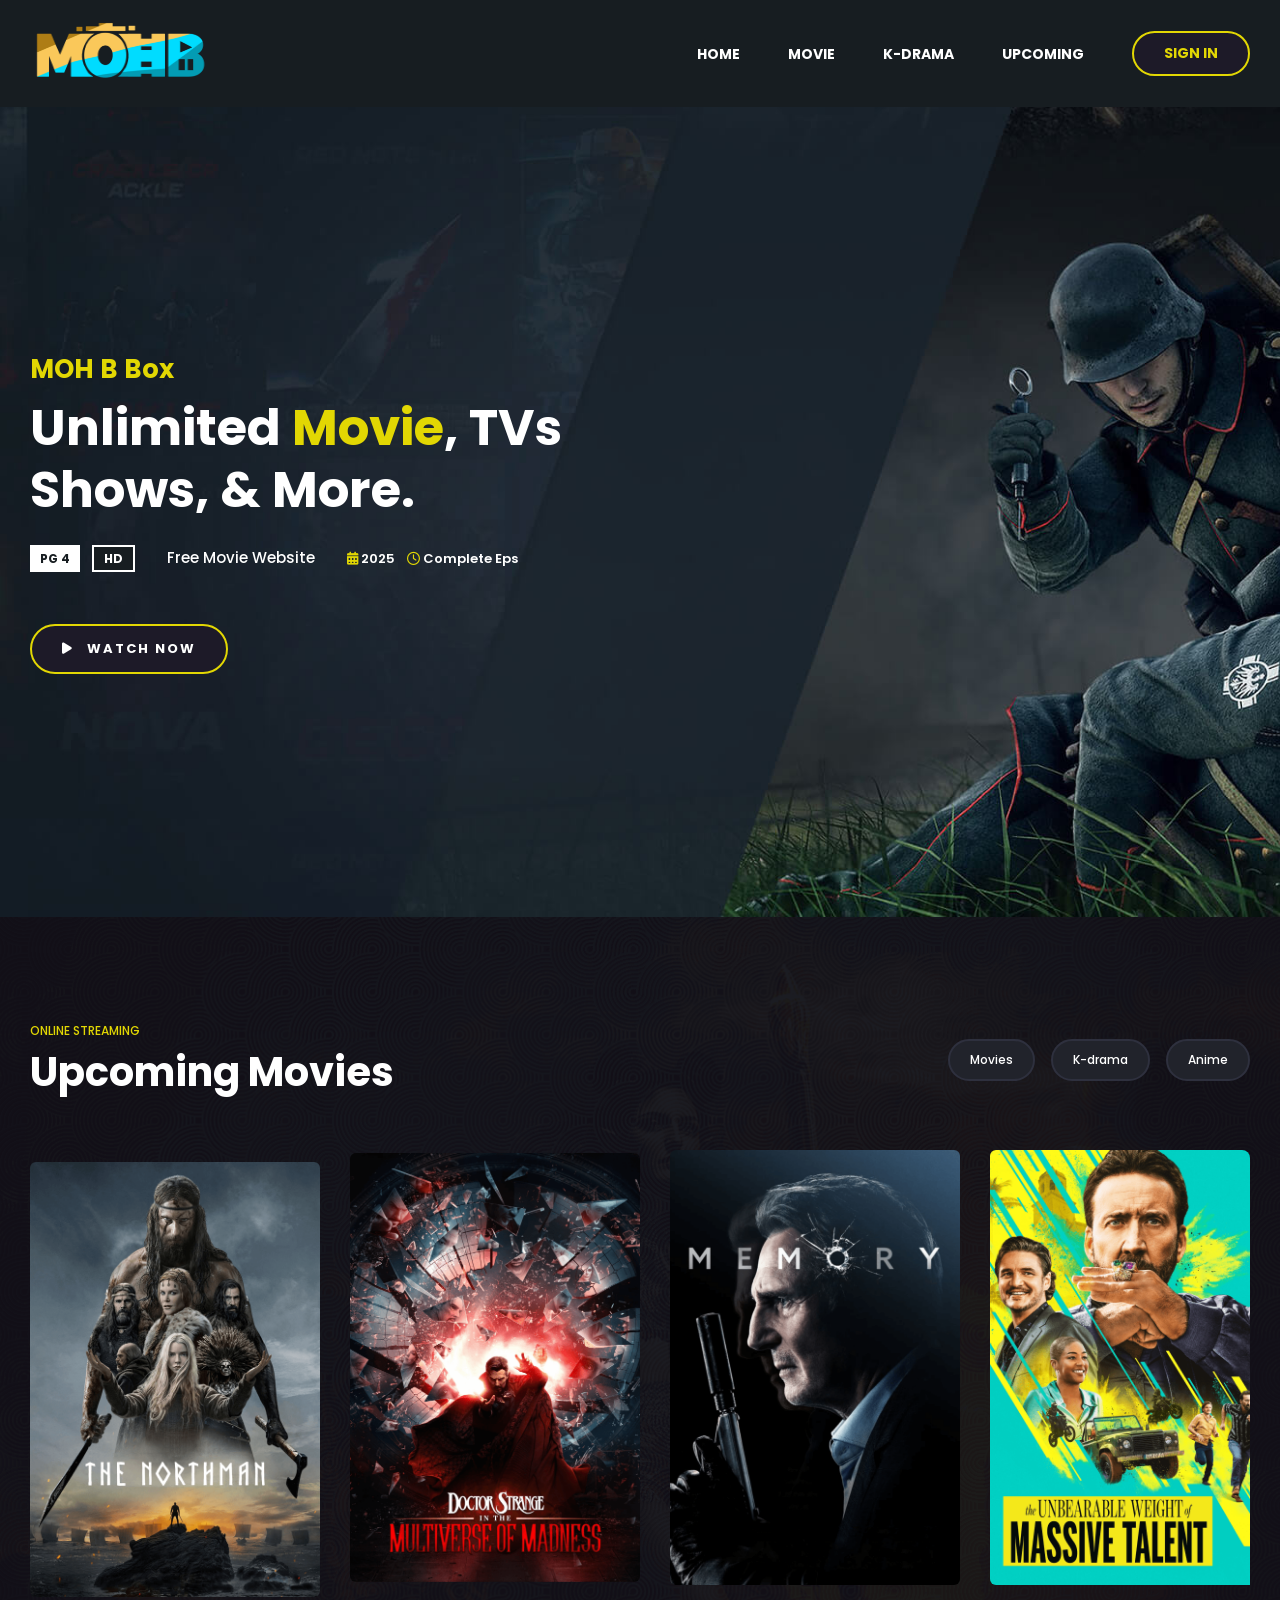
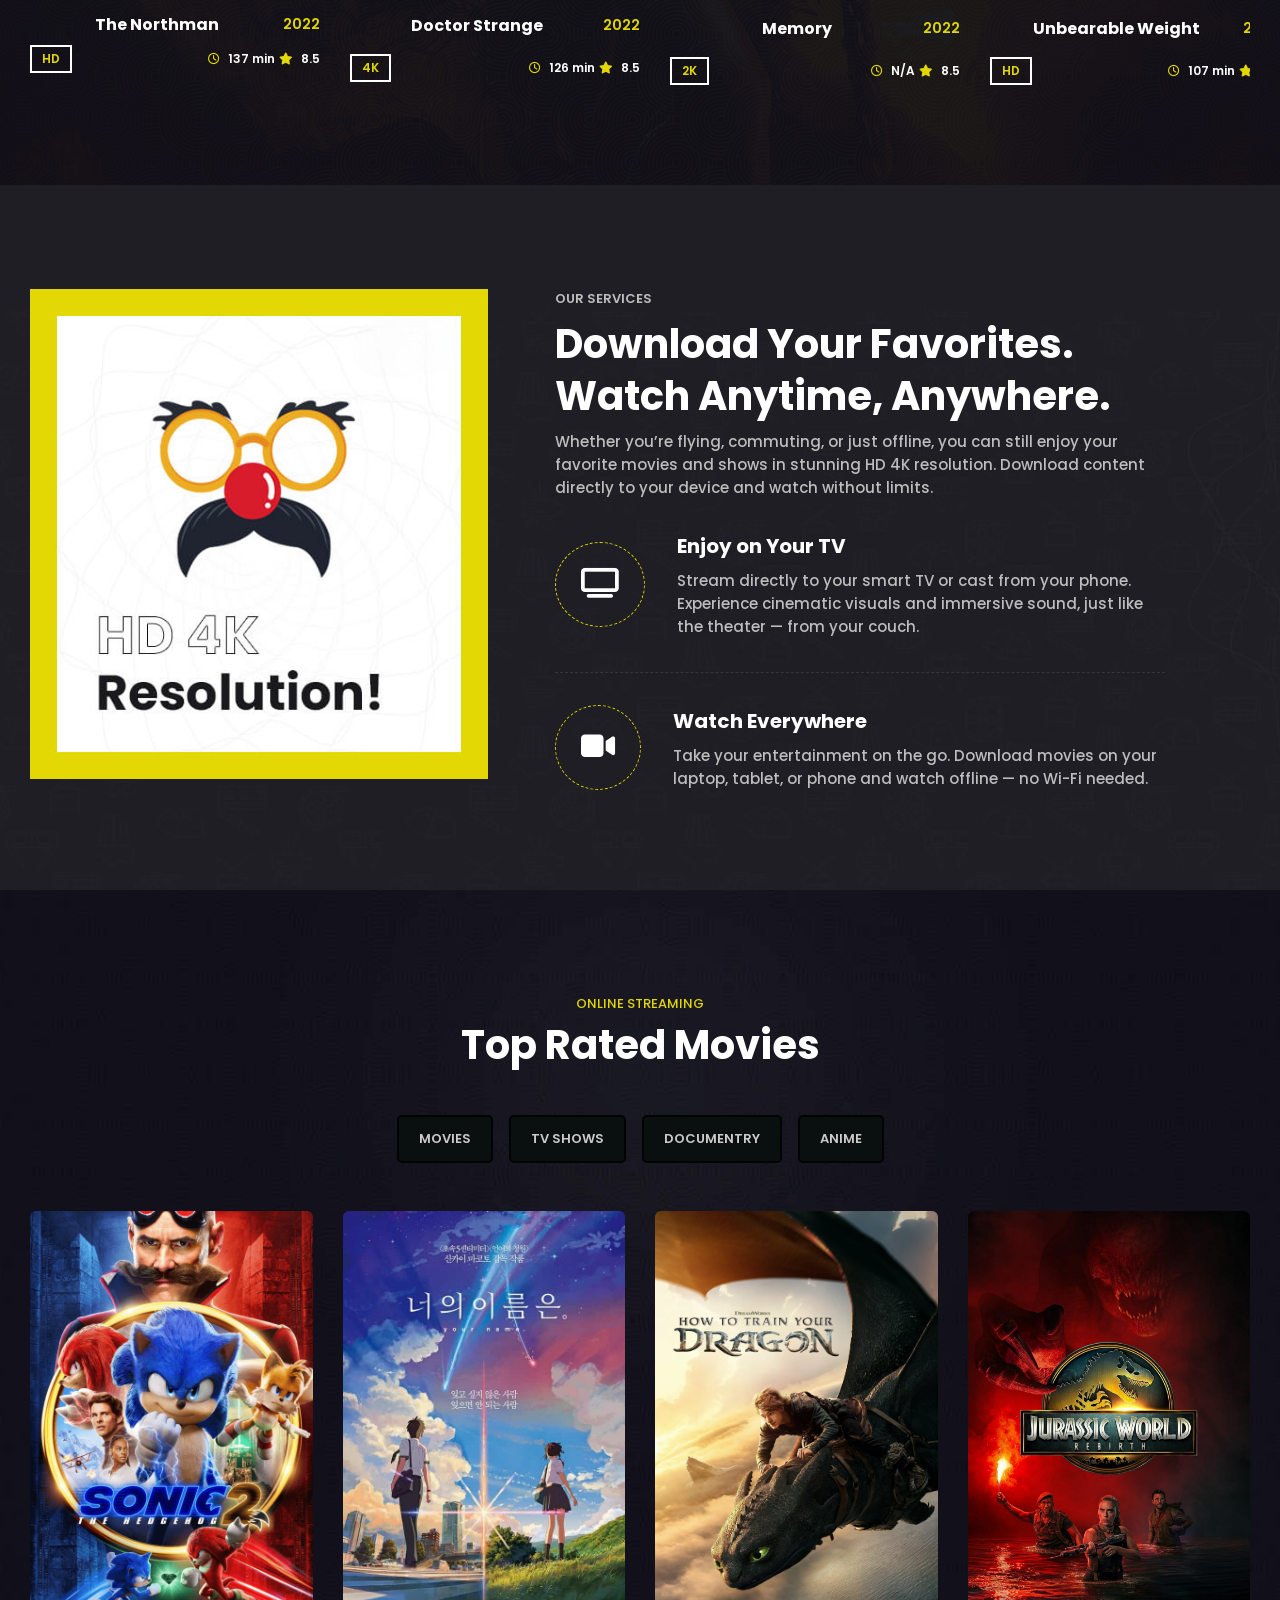
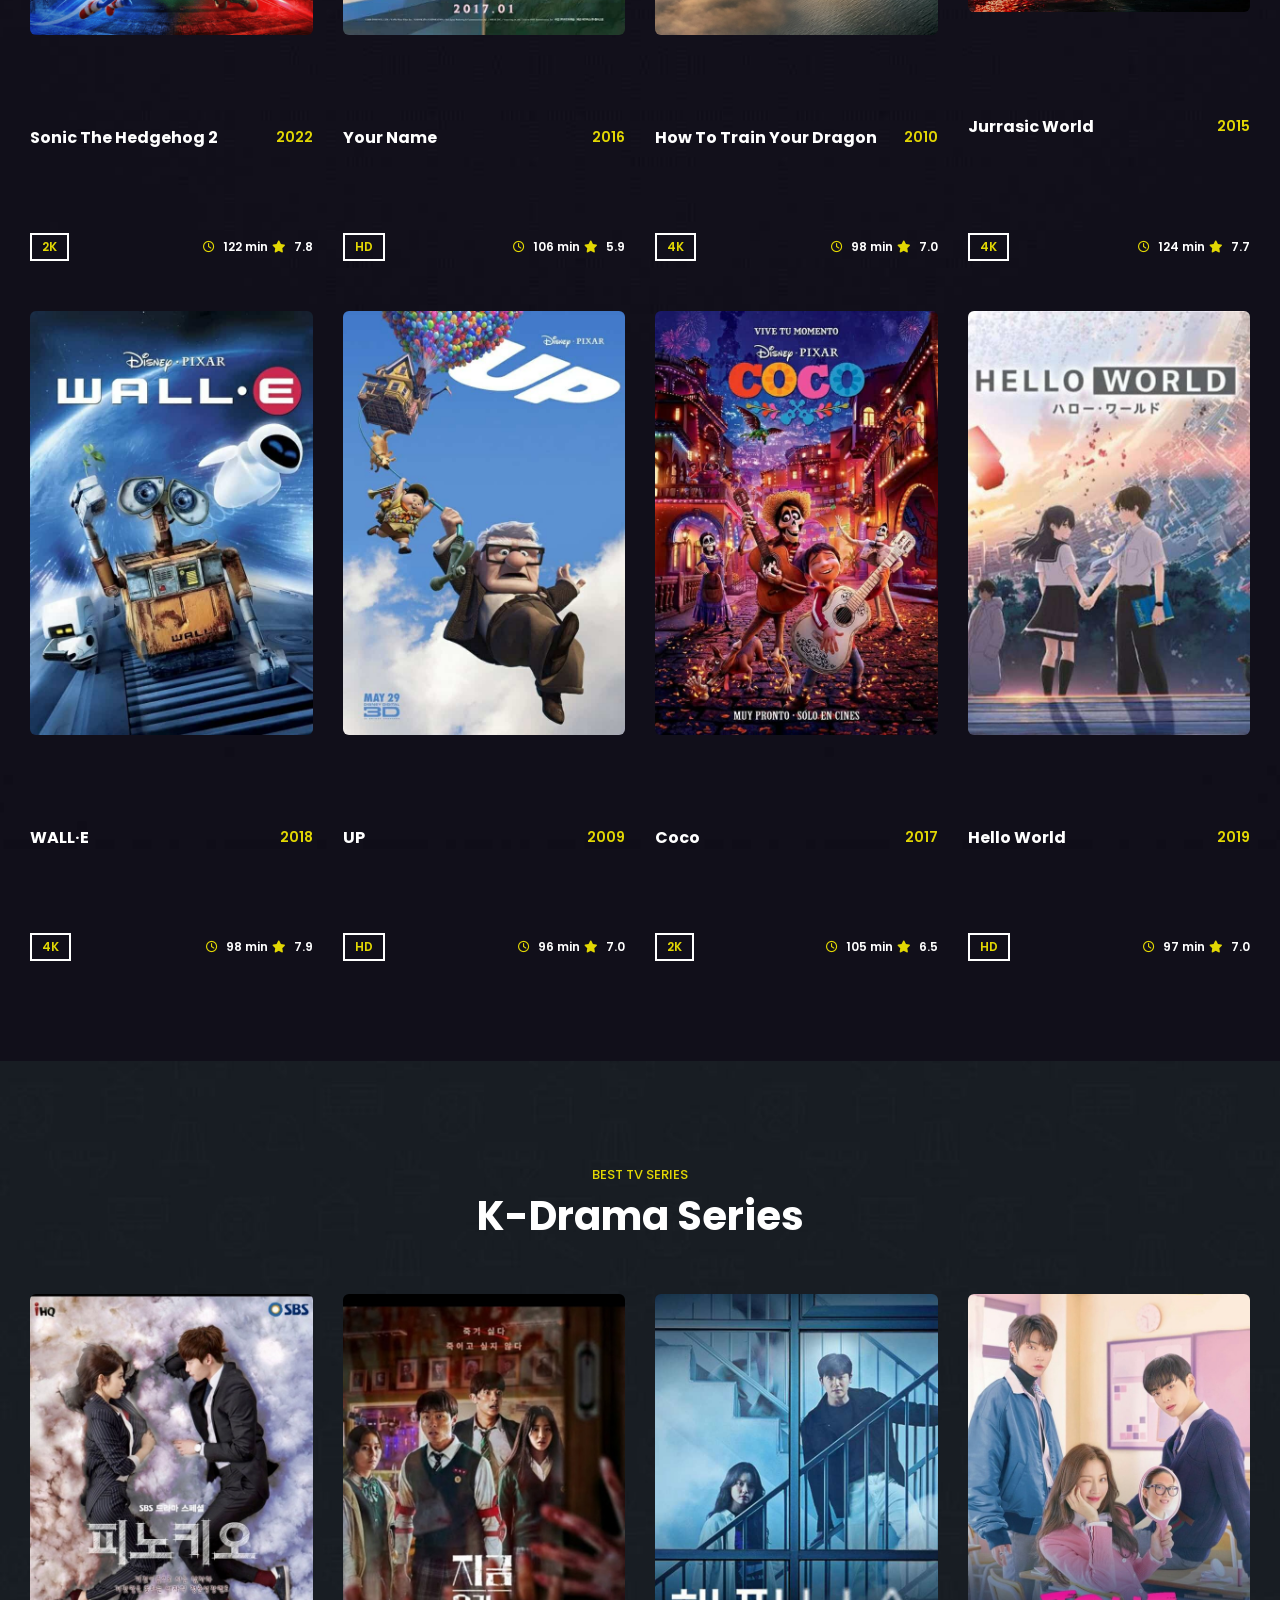
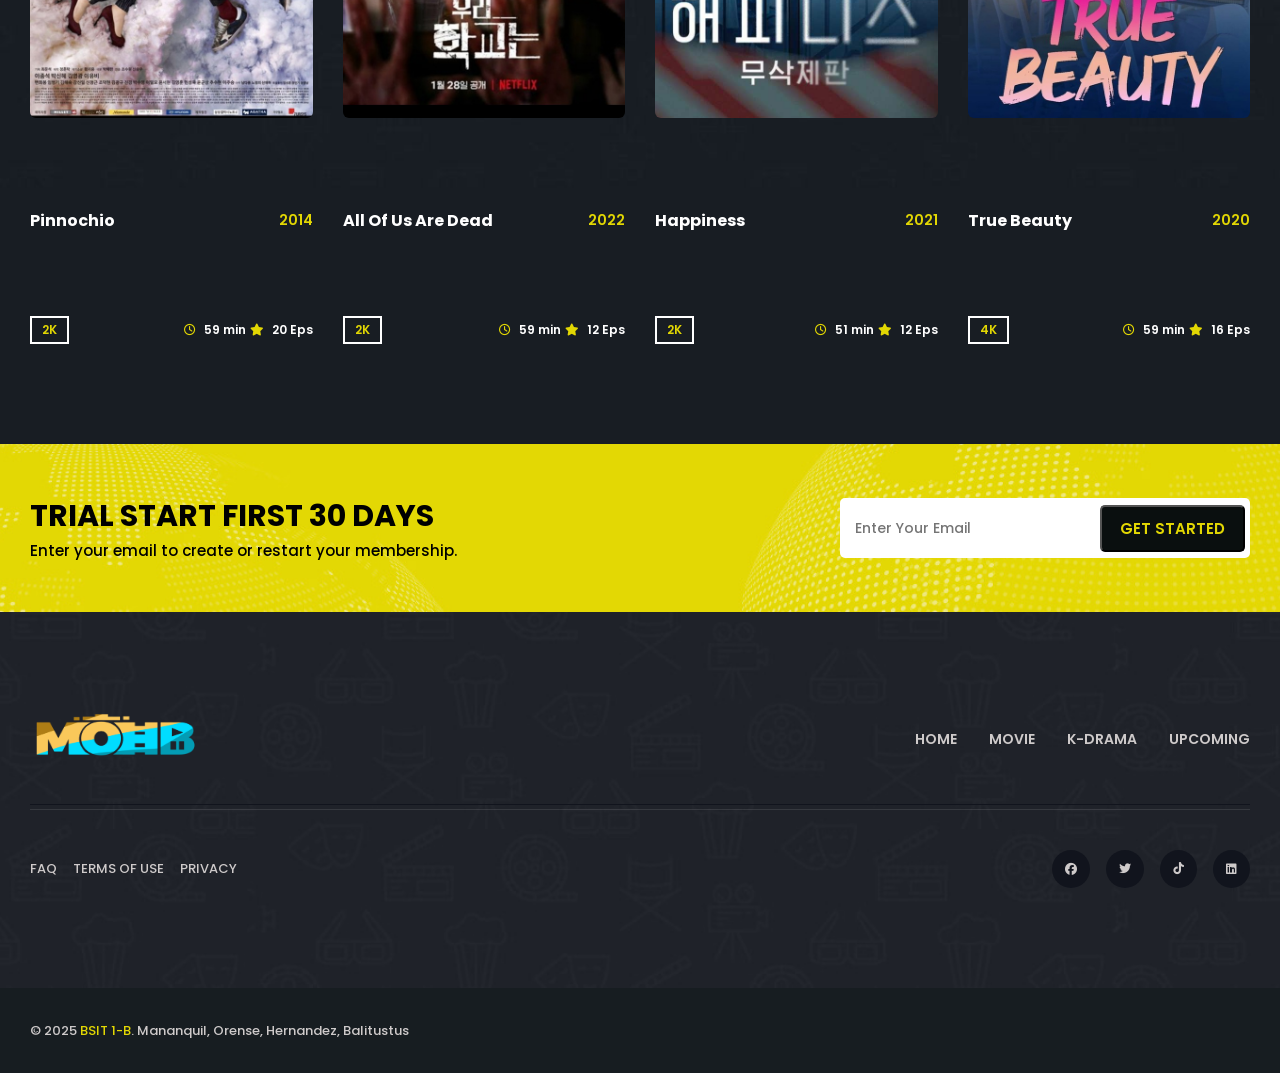
==== html/index.html @ 91f45e4d "first commit" ====
<!DOCTYPE html>
<html lang="en">
  <head>
    <meta charset="UTF-8" />
    <meta http-equiv="X-UA-Compatible" content="IE=edge" />
    <meta name="viewport" content="width=device-width, initial-scale=1.0" />
    <title>MOH B Box</title>
    <link rel="stylesheet" href="css/style.css" />

    <!--- google font link-->
    <link rel="preconnect" href="https://fonts.googleapis.com" />
    <link rel="preconnect" href="https://fonts.gstatic.com" crossorigin />
    <link
      href="https://fonts.googleapis.com/css2?family=Poppins:wght@400;500;600;700&display=swap"
      rel="stylesheet"
    />
    <link
      rel="stylesheet"
      href="https://cdnjs.cloudflare.com/ajax/libs/font-awesome/6.3.0/css/all.min.css"
    />
    <!-- Fontawesome Link for Icons -->
    <link rel="stylesheet" href="../css/style.css">
  </head>

  <body>
    <!-- navbar starts -->
    <header>
  <nav class="navbar">
    <!-- ✅ Logo at the left -->
    <a href="index.html" class="logo">
       <img src="../images/logo.png" alt="" style="width: 180px; height: 60px;" />
    </a>

<!-- Modal for Sign In/Sign Up -->
<div id="auth-modal" class="modal">
  <div class="modal-content">
    <span class="close">&times;</span>
    <div class="tab">
      <button class="tablinks active" onclick="openTab(event, 'login')">Log In</button>
      <button class="tablinks" onclick="openTab(event, 'signup')">Sign Up</button>
    </div>
    
    <div id="login" class="tabcontent" style="display: block;">
      <h3>Log In</h3>
      <form id="login-form">
        <input type="email" placeholder="Email" required>
        <input type="password" placeholder="Password" required>
        <button type="submit">Log In</button>
      </form>
    </div>
    
    <div id="signup" class="tabcontent">
      <h3>Sign Up</h3>
      <form id="signup-form">
        <input type="email" placeholder="Email" required>
        <input type="password" placeholder="Password" required>
        <input type="password" placeholder="Confirm Password" required>
        <button type="submit">Sign Up</button>
      </form>
    </div>
  </div>
</div>


    <!-- ✅ Navigation Links -->
    <ul class="nav-list">
  <li class="home"><a href="#home">Home</a></li>
  <li><a href="#movie">Movie</a></li>
  <li><a href="#k-drama">K-Drama</a></li>
  <li><a href="#upcoming">Upcoming</a></li> 
  <button class="btn">SIGN IN</button>
</ul>


    <!-- ✅ Hamburger Icon (for mobile) -->
    <div class="hamburger">
      <div class="line"></div>
      <div class="line"></div>
    </div>
  </nav>
</header>


   <!-- hero section starts  -->
<section class="hero" id="home" style="background-image: url('../images/hero-bg.jpg'); background-size: cover; background-position: center; background-repeat: no-repeat;">
  <div class="main">
    <div class="content">
      <p>MOH B Box</p>
      <h1>Unlimited <strong>Movie</strong>, TVs Shows, & More.</h1>

      <div class="meta-wrapper">
        <div class="badge">
          <span>PG 4</span>
          <span>HD</span>
        </div>

        <div class="genre">
          <span><a href="#">Free Movie</a> <a href="#">Website</a></span>
        </div>

        <div class="date-time">
          <span><i class="fa-solid fa-calendar-days"></i> 2025</span>
          <span><i class="fa-regular fa-clock"></i> Complete Eps</span>
        </div>
      </div>

      <div class="watch-btn">
        <button><i class="fa-solid fa-play"></i> Watch Now</button>
      </div>
    </div>
  </div>
</section>

    <!-- upcoming movie section starts  -->
    <section class="upcoming-movie" id="upcoming" style="background-image: url('../images/upcoming-bg.png'); background-size: cover; background-position: center;">
      <div class="header">
        <div class="subtitle">
          <small>online Streaming</small>
          <h4>Upcoming Movies</h4>
        </div>
       <div class="buttons">
  <button onclick="document.getElementById('movie').scrollIntoView({behavior: 'smooth'});">Movies</button>
  <button onclick="document.getElementById('k-drama').scrollIntoView({behavior: 'smooth'});">K-drama</button>
  <button onclick="document.getElementById('movie').scrollIntoView({behavior: 'smooth'});">Anime</button>
</div>
      </div>
      <div class="movie-card">  
        <div class="wrapper">
          <ul class="movie-carousel">
            <li class="card">
              <div class="img">
  <a href="movie-detail.html?movie=upcoming-1"><img src="../images/upcoming-1.png" alt=""a>

              <div class="title">
                <a href="movie-detail.html"><h4>The Northman</h4></a>
                <span>2022</span>
              </div>
              <div class="footer">
                <span>HD</span>
                <div class="time-rating">
                  <span><i class="fa-regular fa-clock"></i> 137 min</span>
                  <span><i class="fa-solid fa-star"></i> 8.5</span>
                </div>
              </div>
            </li>
            <li class="card">
             <div class="img">
  <a href="movie-detail.html?movie=upcoming-2"><img src="../images/upcoming-2.png" alt="" a>
</div>
              <div class="title">
                <a href="movie-detail.html"><h4>Doctor Strange</h4></a>
                <span>2022</span>
              </div>
              <div class="footer">
                <span>4K</span>
                <div class="time-rating">
                  <span><i class="fa-regular fa-clock"></i> 126 min</span>
                  <span><i class="fa-solid fa-star"></i> 8.5</span>
                </div>
              </div>
            </li>
            <li class="card">
             <div class="img">
  <a href="movie-detail.html?movie=upcoming-3"><img src="../images/upcoming-3.png" alt="" a>
</div>
              <div class="title">
                <a href="movie-detail.html"><h4>Memory</h4></a>
                <span>2022</span>
              </div>
              <div class="footer">
                <span>2K</span>
                <div class="time-rating">
                  <span><i class="fa-regular fa-clock"></i> N/A</span>
                  <span><i class="fa-solid fa-star"></i> 8.5</span>
                </div>
              </div>
            </li>
            <li class="card">
              <div class="img">
                <a href="movie-detail.html?movie=upcoming-4"><img src="../images/upcoming-4.png" alt="" a>             
                 </div>
              <div class="title">
                <a href="movie-detail.html"><h4>Unbearable Weight</h4></a>
                <span>2022</span>
              </div>
              <div class="footer">
                <span>HD</span>
                <div class="time-rating">
                  <span><i class="fa-regular fa-clock"></i> 107 min</span>
                  <span><i class="fa-solid fa-star"></i> 8.5</span>
                </div>
              </div>
            </li>
          </ul>
        </div>
      </div>
    </section>

    <!-- service section starts -->
    <section class="service">
      <div class="main">
        <div class="img">
          <img src="../images/service-banner.png" alt="" />
        </div>
        <div class="content">
          <small>our services</small>
          <h4>Download Your Favorites. Watch Anytime, Anywhere.</h4>
          <p>
            Whether you’re flying, commuting, or just offline, you can still enjoy your favorite movies and 
            shows in stunning HD 4K resolution. Download content directly to your device and watch without limits.
          </p>
          <ul class="list">
            <li>
              <div class="service-card">
                <div class="img">
                  <div class="icon">
                    <i class="fa-solid fa-tv"></i>
                  </div>
                </div>
                <div class="service-content">
                  <h5>Enjoy on Your TV</h5>
                  <p>
                    Stream directly to your smart TV or cast from your phone. Experience cinematic 
                    visuals and immersive sound, just like the theater — from your couch.
                  </p>
                </div>
              </div>
            </li>
            <hr />
            <li>
              <div class="service-card">
                <div class="img">
                  <div class="icon">
                    <i class="fa-solid fa-video"></i>
                  </div>
                </div>
                <div class="service-content">
                  <h5>Watch Everywhere</h5>
                  <p>
                    Take your entertainment on the go. Download movies on your laptop, tablet, or 
                    phone and watch offline — no Wi-Fi needed.
                  </p>
                </div>
              </div>
            </li>
          </ul>
        </div>
      </div>
    </section>

    <!-- top movie section start  -->
    <section class="top-movie same" id="movie" style="background-image: '../images/top-rated-bg.png'; background-size: cover; background-position: center;">
      <div class="header">
        <small>online streaming</small>
        <h4>Top Rated Movies</h4>
      </div>
      <div class="top-movie-main">
        <div class="buttons">
          <button>movies</button>
          <button>tv shows</button>
          <button>documentry</button>
          <button>anime</button>
        </div>
        <div class="movie-card">
          <ul class="wrapper">
            <li class="card">
              <div class="img">
                <a href="movie-detail.html?movie=movie-1"><img src="../images/sonic.png" alt="" /></a>
              </div>
              <div class="title">
                <a href="movie-detail.html"><h4>Sonic The Hedgehog 2</h4></a>
                <span>2022</span>
              </div>
              <div class="footer">
                <span>2K</span>
                <div class="time-rating">
                  <span><i class="fa-regular fa-clock"></i> 122 min</span>
                  <span><i class="fa-solid fa-star"></i> 7.8</span>
                </div>
              </div>
            </li>
            <li class="card">
              <div class="img">
                <a href="movie-detail.html?movie=movie-2"><img src="../images/yourname.jpg" alt="" /></a>
              </div>
              <div class="title">
                <a href="movie-detail.html"><h4>Your Name</h4></a>
                <span>2016</span>
              </div>
              <div class="footer">
                <span>HD</span>
                <div class="time-rating">
                  <span><i class="fa-regular fa-clock"></i> 106 min</span>
                  <span><i class="fa-solid fa-star"></i> 5.9</span>
                </div>
              </div>
            </li>
            <li class="card">
              <div class="img">
                <a href="movie-detail.html?movie=movie-3"><img src="../images/howtotrainyourdragon.jpg" alt="" /></a>
              </div>
              <div class="title">
                <a href="movie-detail.html"><h4>How To Train Your Dragon</h4></a>
                <span>2010</span>
              </div>
              <div class="footer">
                <span>4K</span>
                <div class="time-rating">
                  <span><i class="fa-regular fa-clock"></i> 98 min</span>
                  <span><i class="fa-solid fa-star"></i> 7.0</span>
                </div>
              </div>
            </li>
            <li class="card">
              <div class="img">
                <a href="movie-detail.html?movie=movie-4"><img src="../images/jurrasic world.jpg" alt="" /></a>
              </div>
              <div class="title">
                <a href="movie-detail.html"><h4>Jurrasic World</h4></a>
                <span>2015</span>
              </div>
              <div class="footer">
                <span>4K</span>
                <div class="time-rating">
                  <span><i class="fa-regular fa-clock"></i> 124 min</span>
                  <span><i class="fa-solid fa-star"></i> 7.7</span>
                </div>
              </div>
            </li>
            <li class="card">
              <div class="img">
                <a href="movie-detail.html?movie=movie-5"><img src="../images/wall e.jpg" alt="" /></a>
              </div>
              <div class="title">
                <a href="movie-detail.html"><h4>WALL·E</h4></a>
                <span>2018</span>
              </div>
              <div class="footer">
                <span>4K</span>
                <div class="time-rating">
                  <span><i class="fa-regular fa-clock"></i> 98 min</span>
                  <span><i class="fa-solid fa-star"></i> 7.9</span>
                </div>
              </div>
            </li>
            <li class="card">
              <div class="img">
                <a href="movie-detail.html?movie=movie-6"><img src="../images/up.jpg" alt="" /></a>
              </div>
              <div class="title">
                <a href="movie-detail.html"><h4>UP</h4></a>
                <span>2009</span>
              </div>
              <div class="footer">
                <span>HD</span>
                <div class="time-rating">
                  <span><i class="fa-regular fa-clock"></i> 96 min</span>
                  <span><i class="fa-solid fa-star"></i> 7.0</span>
                </div>
              </div>
            </li>
            <li class="card">
              <div class="img">
                <a href="movie-detail.html?movie=movie-7"><img src="../images/COCO.jpg" alt="" /></a>
              </div>
              <div class="title">
                <a href="movie-detail.html"><h4>Coco</h4></a>
                <span>2017</span>
              </div>
              <div class="footer">
                <span>2K</span>
                <div class="time-rating">
                  <span><i class="fa-regular fa-clock"></i> 105 min</span>
                  <span><i class="fa-solid fa-star"></i> 6.5</span>
                </div>
              </div>
            </li>
            <li class="card">
              <div class="img">
                <a href="movie-detail.html?movie=movie-8"><img src="../images/hello world.jpg" alt="" /></a>
              </div>
              <div class="title">
                <a href="movie-detail.html"><h4>Hello World</h4></a>
                <span>2019</span>
              </div>
              <div class="footer">
                <span>HD</span>
                <div class="time-rating">
                  <span><i class="fa-regular fa-clock"></i> 97 min</span>
                  <span><i class="fa-solid fa-star"></i> 7.0</span>
                </div>
              </div>
            </li>
          </ul>
        </div>
      </div>
    </section>

    <!-- tvs series section starts  -->
    <section class="tv-series same" id="k-drama">
      <div class="header">
        <small>best tv series</small>
        <h4>K-Drama Series</h4>
      </div>
      <div class="movie-card">
        <ul class="wrapper">
          <li class="card">
            <div class="img">
              <a href="movie-detail.html?movie=series-1"><img src="../images/pinnochio.jpg" alt="" /></a>
            </div>
            <div class="title">
              <a href="movie-detail.html"><h4>Pinnochio</h4></a>
              <span>2014</span>
            </div>
            <div class="footer">
              <span>2K</span>
              <div class="time-rating">
                <span><i class="fa-regular fa-clock"></i> 59 min</span>
                <span><i class="fa-solid fa-star"></i> 20 Eps</span>
              </div>
            </div>
          </li>
          <li class="card">
            <div class="img">
              <a href="movie-detail.html?movie=series-2"><img src="../images/all-of-us-are-dead.jpg" alt="" /></a>
            </div>
            <div class="title">
              <a href="movie-detail.html"><h4>All Of Us Are Dead</h4></a>
              <span>2022</span>
            </div>
            <div class="footer">
              <span>2K</span>
              <div class="time-rating">
                <span><i class="fa-regular fa-clock"></i> 59 min</span>
                <span><i class="fa-solid fa-star"></i> 12 Eps</span>
              </div>
            </div>
          </li>
          <li class="card">
            <div class="img">
              <a href="movie-detail.html?movie=series-3"><img src="../images/happiness.jpg" alt="" /></a>
            </div>
            <div class="title">
              <a href="movie-detail.html"><h4>Happiness</h4></a>
              <span>2021</span>
            </div>
            <div class="footer">
              <span>2K</span>
              <div class="time-rating">
                <span><i class="fa-regular fa-clock"></i> 51 min</span>
                <span><i class="fa-solid fa-star"></i> 12 Eps</span>
              </div>
            </div>
          </li>
          <li class="card">
            <div class="img">
              <a href="movie-detail.html?movie=series-4"><img src="../images/true beauty.jpg" alt="" /></a>
            </div>
            <div class="title">
              <a href="movie-detail.html"><h4>True Beauty</h4></a>
              <span>2020</span>
            </div>
            <div class="footer">
              <span>4K</span>
              <div class="time-rating">
                <span><i class="fa-regular fa-clock"></i>  59 min</span>
                <span><i class="fa-solid fa-star"></i> 16 Eps</span>
              </div>
            </div>
          </li>
        </ul>
      </div>
    </section>

    <!-- trial section starts  -->
    <section class="trial">
      <div class="main">
        <div class="content">
          <h4>trial start first 30 days</h4>
          <p>Enter your email to create or restart your membership.</p>
        </div>
        <div class="form">
          <div class="input" >
            <input type="email" placeholder="Enter Your Email">
            <button>get started</button>
          </div>
        </div>
      </div>
    </section>
    

    <!-- footer section start -->
    <footer>
      <div class="main">
        <div class="footer-top">
          <nav>
            <div class="logo">
              <img src="../images/logo.png" alt="" style="width: 170px; height: 45px;" />
            </div>
            <ul class="list">
              <li><a href="#home">home</a></li>
              <li><a href="#movie">movie</a></li>
              <li><a href="#k-drama">K-Drama</a></li>
              <li><a href="#upcoming">upcoming</a></li>
            
            </ul>
          </nav>
          <hr>
          <div class="links">
            <div class="text-links">
              <a href="faq.html" target="_blank">faq</a>
              <a href="terms-of-use.html" target="_blank">terms of use</a>
              <a href="privacy.html" target="_blank">privacy</a>
            </div>
           <div class="social-links">
              <a href="https://www.facebook.com/"><i class="fa-brands fa-facebook"></i></a>
              <a href="https://x.com/login"><i class="fa-brands fa-twitter"></i></a>
              <a href="https://www.tiktok.com/login"><i class="fa-brands fa-tiktok"></i></a>
              <a href="https://www.linkedin.com/"><i class="fa-brands fa-linkedin"></i></a>
            </div>
          </div>
        </div>
        <div class="../images/footer-bottom-img.jpg">
         <div class="footer-bottom">
          <div class="copyright">
            <p>&#169; 2025 <a href="johnrhodenmanalo@gmail.com">BSIT 1-B</a>. Mananquil, Orense, Hernandez, Balitustus</p>
          </div>
             <div class="../images/footer-bottom-img.jpg">
               <img src="../images/footer-bottom-img.jpg" alt="">
             </div>
          </div>
        </div>
      </div>
    </footer>

    <button class="back-to-top"><i class="fa-solid fa-chevron-up"></i></button>

    <script src="js/script.js"></script>
    <script src="js/navbar.js"></script>

    <script>
  // Your code here
  let hamburgerbtn = document.querySelector(".hamburger");
  let nav_list = document.querySelector(".nav-list");
  let closebtn = document.querySelector(".close");
  hamburgerbtn.addEventListener("click", () => {
    nav_list.classList.add("active");
  });
  closebtn.addEventListener("click", () => {
    nav_list.classList.remove("active");
  });

  // Modal functionality
  const modal = document.getElementById('auth-modal');
  const signInBtn = document.querySelector('.navbar ul .btn'); // The SIGN IN button
  const closeBtn = document.querySelector('.close');

  // Open modal when SIGN IN is clicked
  signInBtn.addEventListener('click', (e) => {
    e.preventDefault(); // Prevent default link behavior
    modal.style.display = 'block';
  });

  // Close modal when X is clicked
  closeBtn.addEventListener('click', () => {
    modal.style.display = 'none';
  });

  // Close modal when clicking outside
  window.addEventListener('click', (e) => {
    if (e.target === modal) {
      modal.style.display = 'none';
    }
  });

  // Tab switching
  function openTab(evt, tabName) {
    const tabcontent = document.querySelectorAll('.tabcontent');
    const tablinks = document.querySelectorAll('.tablinks');
    tabcontent.forEach(content => content.style.display = 'none');
    tablinks.forEach(link => link.classList.remove('active'));
    document.getElementById(tabName).style.display = 'block';
    evt.currentTarget.classList.add('active');
  }

  // Form submission
  document.getElementById('login-form').addEventListener('submit', (e) => {
    e.preventDefault();
    alert('Thank you for signing up now you can watch free movie for 30 days'); // Success message
    modal.style.display = 'none';
  });

  document.getElementById('signup-form').addEventListener('submit', (e) => {
    e.preventDefault();
    const password = e.target.querySelector('input[type="password"]').value;
    const confirmPassword = e.target.querySelector('input[type="password"]:nth-child(3)').value;
    if (password !== confirmPassword) {
      alert('Passwords do not match!');
      return;
    }
    alert('Thank you for signing up now you can watch free movie for 30 days'); // Success message
    modal.style.display = 'none';
  });
const getStartedBtn = document.querySelector('.trial .input button'); // Select the button
if (getStartedBtn) {  // Safety check
  getStartedBtn.addEventListener('click', (e) => {
    e.preventDefault(); // Prevent default behavior
    const modal = document.getElementById('auth-modal');
    modal.style.display = 'block'; // Open modal
    // Switch to Sign Up tab
    document.getElementById('login').style.display = 'none';
    document.getElementById('signup').style.display = 'block';
    document.querySelectorAll('.tablinks').forEach(link => link.classList.remove('active'));
    document.querySelector('.tablinks:nth-child(2)').classList.add('active');
  });
} else {
  console.error('Get Started button not found. Check the selector.');
}
</script>
</body>
  </body>
</html>
---- css/style.css ----
*{
    padding: 0;
    margin: 0;
    font-family: 'Poppins',sans-serif;
}

.navbar{
    background-color: #171d21;
    display: flex;
    align-items: center;
    justify-content: space-between;
    padding: 20px 30px;
}
.navbar ul{
    display: flex;
    align-items: center;
    gap: 3rem;
}
.navbar ul li{
    list-style: none;
}
.navbar ul li a{
    text-decoration: none;
    color: #fff;
    text-transform: uppercase;
    font-weight: 700;
    font-size: 14px;
    transition: 0.3s ease-in-out;
}
.navbar ul li a:hover{
    color: #e2d703;
}
.navbar ul .btn{
    border: 2px solid #e2d703;
    color: #e2d703;
    padding: 10px 30px;
    border-radius: 30px;
    font-size: 14px;
    font-weight: 700;
    background-color: #1d1a28;
    transition: 0.3s ease-in-out;
    cursor: pointer;
}
.navbar ul .btn:is(:hover, :focus) {
    background: #e2d703;
    color: #1d1a28;
}
.nav-list .logo{
    display: none;
    align-items: center;
    justify-content: space-around;
    padding-top: 20px;
}
.nav-list .logo .close{
    background-color: transparent;
    color: #fff;
    font-size: 20px;
    border: none;
}
.hamburger{
    display: none;
    flex-direction: column;
    align-items: center;
    gap: 0.3rem;
    cursor: pointer;
}
.hamburger .line{
    width: 25px;
    height: 3px;
    border-radius: 5px;
    background-color: #fff;
}
.modal { display: none; position: fixed; z-index: 1000; left: 0; top: 0; width: 100%; height: 100%; background-color: rgba(0, 0, 0, 0.5); }
.modal-content { background-color: #fff; margin: 15% auto; padding: 20px; border: 1px solid #888; width: 80%; max-width: 400px; border-radius: 10px; }
.close { color: #aaa; float: right; font-size: 28px; font-weight: bold; cursor: pointer; }
.close:hover { color: black; }
.tab { overflow: hidden; border-bottom: 1px solid #ccc; }
.tab button { background-color: inherit; float: left; border: none; outline: none; cursor: pointer; padding: 14px 16px; transition: 0.3s; }
.tab button.active { background-color: #e2d703; color: #1d1a28; }
.tabcontent { display: none; padding: 20px 0; }
.tabcontent input { width: 100%; padding: 10px; margin: 10px 0; border: 1px solid #ccc; border-radius: 5px; }
.tabcontent button { width: 100%; padding: 10px; background-color: #e2d703; color: #1d1a28; border: none; border-radius: 5px; cursor: pointer; font-weight: bold; }
.tabcontent button:hover { background-color: #d4c003; }

.hero{
    background: url(../images/hero-bg.jpg) no-repeat;
    background-size: cover;
    background-position: right;
    height: 90vh;   
    max-height: 1000px;
    display: flex;
    justify-content: flex-start;
    align-items: center;
    padding: 0px 30px;
}
.hero .main .content{
    max-width: 60%;
}
.hero .main .content p{
    font-size: 26px;
    font-weight: 700;
    color: #e2d703;
    margin-bottom: 0.5rem;
}
.hero .content h1{
    font-size: 50px;
    color: #fff;
    line-height: 62px;
}
.hero .content strong{
    color: #e2d703;
}
.hero .meta-wrapper{
    display: flex;
    align-items: center;
    flex-wrap: wrap;
    gap: 2rem;
    margin-top: 1.5rem;
}
.hero .meta-wrapper .badge span:nth-child(1){
    background-color: #fff;
    color: #171d21;
    font-weight: 700;
    padding: 5px 10px;
    font-size: 12px;
    margin-right: 0.5rem;
}
.hero .meta-wrapper .badge span:nth-child(2){
    background-color: #171d21;
    color: #fff;
    border: 2px solid #fff;
    font-weight: 700;
    padding: 3px 10px;
    font-size: 12px;
}
.hero .meta-wrapper .genre a{
    text-decoration: none;
    color: #fff;
    font-size: 15px;
    font-weight: 500;
    transition: 0.3s ease-in-out;
}
.hero .meta-wrapper .genre a:hover{
    color: #e2d703;
}
.hero .meta-wrapper .date-time span{
    color: #fff;
    font-size: 13px;
    font-weight: 600;
}
.hero .meta-wrapper .date-time span:nth-child(1){
    margin-right: 0.5rem;
}
.hero .date-time i{
    color: #e2d703;
}
.hero .watch-btn{
    margin-top: 3.4rem;
}
.hero .watch-btn i{
    margin-right: 0.5rem;
}
.hero .content .watch-btn button{
    border: 2px solid #e2d703;
    color: #fff;
    padding: 13px 30px;
    border-radius: 30px;
    text-transform: uppercase;
    letter-spacing: 2px;
    font-size: 13px;
    font-weight: 700;
    background-color: #1d1a28;
    transition: 0.3s ease-in-out;
    cursor: pointer;
}
.hero .content .watch-btn button:is(:hover, :focus) {
    background: #e2d703;
    color: #1d1a28;
}
.upcoming-movie{
    background: url(../images/upcoming-bg.png) no-repeat;
    background-size: cover;
    background-position: center;
    padding: 100px 30px;
}
.upcoming-movie .header{
    display: flex;
    align-items: center;
    justify-content: space-between;
}
.upcoming-movie .header .subtitle small{
    font-size: 12px;
    color: #e2d703;
    text-transform: uppercase;
    font-weight: 500;
}
.upcoming-movie .header .subtitle h4{
    font-size: 40px;
    color: #fff;
}
.upcoming-movie .header .buttons{
    display: flex;
    gap: 1rem;
}
.upcoming-movie .header .buttons button{
    color: #fff;
    background-color: #21232b;
    font-weight: 500;
    font-size: 12px;
    padding: 10px 20px;
    border-radius: 30px;
    border: 2px solid #2e303e;
    cursor: pointer;
    transition: 0.3s ease-in-out;
}
.upcoming-movie .header .buttons button:focus{
    border: 2px solid #e2d703;
}

.upcoming-movie .movie-card{
    display: flex;
    align-items: center;
    justify-content: center;
    margin-top: 3rem;
}
.wrapper {
    width: 100%;
    position: relative;
  }
  
  .wrapper .movie-carousel{
    display: grid;
    grid-auto-flow: column;
    grid-auto-columns: calc((100% / 3) - 15px);
    overflow-x: auto;
    scroll-snap-type: x mandatory;
    gap: 30px;
    border-radius: 8px;
    scroll-behavior: smooth;
    scrollbar-width: none;
  }
  .movie-carousel::-webkit-scrollbar {
    display: none;
  }
  .movie-carousel.no-transition {
    scroll-behavior: auto;
  }
  .movie-carousel.dragging {
    scroll-snap-type: none;
    scroll-behavior: auto;
  }
  .movie-carousel.dragging .card {
    cursor: grab;
    user-select: none;
  }
  .movie-carousel :where(.card) {
    display: flex;
    justify-content: center;
    align-items: center;
  }
  .movie-carousel .card {
    scroll-snap-align: start;
    list-style: none;
    background: transparent;
    flex-direction: column;
    align-items: flex-start;
    gap: 0.5rem;
  }
.movie-carousel .card .img img{
    width: 100%;
    object-fit: cover;
    border-radius: 10px;
}
.movie-carousel .card .title{
    display: flex;
    justify-content: space-between;
    align-items: center;
    margin-top: 0.5rem;
    width: 100%;
}
.movie-carousel .card .title a{
    color: #fff;
    text-decoration: none;
    transition: 0.3s ease-in-out;
}
.movie-carousel .card .title a:hover{
    color: #e2d703;
}
.movie-carousel .card .title span{
    color: #e2d703;
    font-weight: 600;
    font-size: 14px;
}
.movie-carousel .card .footer{
    width: 100%;
    display: flex;
    justify-content: space-between;
    margin-top: 0.5rem;
}
.movie-carousel .card .footer span{
    color: #e2d703;
    padding: 3px 10px;
    border: 2px solid #fff;
    font-size: 12px;
    font-weight: 600;

}
.movie-carousel .card .footer .time-rating span{
    color: #fff;
    padding: 0px;
    border: none;
}
.movie-carousel .card .footer .time-rating i{
    color: #e2d703;
    margin-right: 0.3rem;
}

.service{
    background: url(../images/service-bg.jpg) no-repeat;
    background-position: center;
    background-size: cover;
    padding: 100px 30px;
}
.service .main{
    display: flex;
    align-items: center;
    gap: 1rem;
}
.service .main .img img{
    width: 90%;
}
.service .content {
    width: 50%;
}
.service .content small{
    font-size: 13px;
    color: #bdbdbd;
    text-transform: uppercase;
    font-weight: 600;
}
.service .content h4{
    font-size: 40px;
    color: #fff;
    line-height: 52px;
    margin: 0.5rem 0rem;
}
.service .content p{
    color: #bdbdbd;
    font-size: 15px;
    font-weight: 500;
}
.service .content ul{
    margin-top: 2rem;
}
.service .content ul li{
    list-style: none;
    margin-top: 1rem;
}
.service .content li .service-card{
    display: flex;
    align-items: center;
    gap: 2rem;
}

.service li .service-card .img{
    border: 1px dashed #e2d703;
    padding: 5px;
    border-radius: 50%;
}
.service hr{
    border: none;
    border-bottom: 1px dashed hsla(0, 0%, 100%, 0.1);
    height: 2px;
    outline: none;
    margin-top: 2rem;
    margin-bottom: 2rem;
}
.service li .service-card .icon{
    background-color: transparent;
    padding: 20px;
    border-radius: 50%;
    transition: 0.3s ease-in-out;
}
.service li .service-card i{
    color: #fff;
    font-size: 30px;
}
.service li .service-card:hover .icon{
    background-color: #e2d703;
}
.service li .service-card h5{
    font-size: 20px;
    color: #fff;
    margin-bottom: 0.5rem;
}

.top-movie{
    background: url(../images/top-rated-bg.jpg) no-repeat;
    background-size: cover;
    padding: 100px 30px;
}
.top-movie .header,.tv-series .header{
    text-align: center;
}
.top-movie .header small,.tv-series .header small{
    color: #e2d703;
    text-transform: uppercase;
    font-size: 13px;
    font-weight: 500;
}
.top-movie .header h4,.tv-series .header h4{
    color: #fff;
    font-size: 40px;
}
.top-movie .top-movie-main .buttons{
    display: flex;
    justify-content: center;
    align-items: center;
    flex-wrap: wrap;
    gap: 1rem;
    margin-top: 2.5rem;
}
.top-movie .top-movie-main .buttons button{
    background-color: #0a0f0f;
    color: #cecaca;
    border-radius: 5px;
    font-size: 13px;
    padding: 12px 20px;
    font-weight: 600;
    cursor: pointer;
    text-transform: uppercase;
    border: 2px solid #000000cc;
    transition: 0.3s ease-in-out;
}
.top-movie .top-movie-main .buttons button:is(:hover,:focus) {
    color: #e2d703;
    text-shadow: 0 3px 25px hsl(57deg 97% 45% / 50%);
}
.same .wrapper {
    display: grid;
    grid-template-columns: repeat(3, 1fr);
    grid-auto-rows: 650px; 
    width: 100%;
    justify-content: center;
    row-gap: 50px;
    column-gap: 30px;
    margin-top: 3rem;
}

.same .wrapper .card {
    width: 100%;
    height: 100%;            
    display: flex;
    flex-direction: column;
    justify-content: space-between; 
}

.movie-card .card .img img{
    width: 100%;
    object-fit: cover;
    border-radius: 6px;
}
.movie-card .card .title{
    display: flex;
    justify-content: space-between;
    align-items: center;
    margin-top: 0.5rem;
    width: 100%;
}
.movie-card .card .title a{
    color: #fff;
    text-decoration: none;
    transition: 0.3s ease-in-out;
}
.movie-card .card .title a:hover{
    color: #e2d703;
}
.movie-card .card .title span{
    color: #e2d703;
    font-weight: 600;
    font-size: 14px;
}
.movie-card .card .footer{
    width: 100%;
    display: flex;
    justify-content: space-between;
    margin-top: 0.5rem;
}
.movie-card .card .footer span{
    color: #e2d703;
    padding: 3px 10px;
    border: 2px solid #fff;
    font-size: 12px;
    font-weight: 600;

}
.movie-card .card .footer .time-rating span{
    color: #fff;
    padding: 0px;
    border: none;
}
.movie-card .card .footer .time-rating i{
    color: #e2d703;
    margin-right: 0.3rem;
}

.tv-series{
    background: url(../images/tv-series-bg.jpg) no-repeat;
    background-size: cover;
    padding: 100px 30px;
}

.trial{
    background: url(../images/cta-bg.jpg) no-repeat;
    background-size: cover;
    background-position: center;
    padding: 50px 30px;
}
.trial .main{
    display: flex;
    flex-wrap: wrap;
    align-items: center;
    justify-content: space-between;
}
.trial .content h4{
    font-size: 30px;
    text-transform: uppercase;
}
.trial .content p{
    font-size: 15px;
    font-weight: 500;
}
.trial .form .input{
    background-color: #fff;
    width: 400px;
    height: 50px;
    display: flex;
    justify-content: space-between;
    align-items: center;
    padding: 5px 5px;
    border-radius: 5px;
}
.trial .form .input input{
    width: calc(100%/2);
    height: 40px;
    padding: 0px 10px;
    border: none;
    outline: none;
    font-size: 14px;
    font-weight: 500;
}
.trial .form button{
    text-transform: uppercase;
    font-size: 15px;
    padding: 10px 18px;
    background-color: #0a0f0f;
    color: #e2d703;
    font-weight: 600;
    border-radius: 5px;
    cursor: pointer;
    transition: 0.3s ease-in-out;
}
.trial .form button:hover{
    color: #0a0f0f;
    border: 2px solid #0a0f0f;
    background-color: #e2d703;
}

footer .footer-top{
    background: url(../images/footer-bg.jpg) no-repeat;
    background-size: cover;
    background-position: center;
    padding: 100px 30px;
}

.footer-top nav{
    display: flex;
    align-items: center;
    justify-content: space-between;
}
.footer-top nav ul{
    display: flex;
    flex-wrap: wrap;
    align-items: center;
    gap: 2rem;
}
.footer-top nav ul li{
    list-style: none;
}
.footer-top ul li a{
    text-decoration: none;
    color: #cecaca;
    font-size: 14px;
    text-transform: uppercase;
    font-weight: 600;
    transition: 0.3s ease-in-out;
}
.footer-top ul li a:hover{
    color: #e2d703;
}
.footer-top hr{
    height: 4px;
    margin-block: 40px;
    border: none;
    border-top: 1px solid #11141d;
    border-bottom: 1px solid #ffffff1a;
}
.footer-top .links{
    display: flex;
    justify-content: space-between;
    align-items: center;
}
.footer-top .links .text-links{
    display: flex;
    flex-wrap: wrap;
    gap: 1rem;
}
.footer-top .text-links a{
    text-decoration: none;
    text-transform: uppercase;
    font-weight: 500;
    font-size: 13px;
    color: #cecaca;
    transition: 0.3s ease-in-out;
}
.footer-top .text-links a:hover{
    color: #e2d703;
}
.footer-top .social-links{
    display: flex;
    gap: 1rem;
}
.footer-top .social-links a{
    color: #cecaca;
    background-color: #11141d;
    padding: 10px 13px;
    font-size: 12px;
    border-radius: 50%;
    transition: 0.3s ease-in-out;
}
.footer-top .social-links a:hover{
    color: #e2d703;
}
.footer-bottom{
    background-color: #171d21;
    display: flex;
    align-items: center;
    justify-content: space-between;
    padding: 30px;
}
.footer-bottom .copyright p{
    color: #cecaca;
    font-size: 13px;
    font-weight: 500;
}
.footer-bottom .copyright a{
    color: #e2d703;
    text-decoration: none;
}
.back-to-top{
    position: fixed;
    opacity: 0;
    bottom: 20px;
    right: 20px;
    z-index: 2;
    background-color: #e2d703;
    border-radius: 50%;
    border: none;
    cursor: pointer;
    padding: 15px;
}
.back-to-top.show {      
    opacity: 1;  
    transition: opacity 1s, transform 1s;     
}

@media only screen and (max-width: 909px){
    .hamburger{
        display: flex;
    }
    .navbar .nav-list{
        position: fixed;
        right: -100%;
        top: 0;
        flex-direction: column;
        gap: 1rem;
        align-items: flex-start;
        background-color: #171d21;
        width: 100%;
        max-width: 300px;
        height: 100vh;
        transition: 0.3s;
        z-index: 4;
        padding-top: 1rem;
    }
    .nav-list li{
        width: 100%;
        border-bottom: 1px solid hsla(0, 0%, 100%, 0.1);
        padding: 0px 25px 20px 20px;
    }
    .nav-list .home{
        margin-top: 1rem;
        border-top: 1px solid hsla(0, 0%, 100%, 0.1);
        padding-top: 15px;
    }
    .nav-list .btn{
        margin: 20px 20px;
    }
    .nav-list.active{
        right: 0;
    }
    .nav-list.active .logo{
        display: flex;
        width: inherit;
    }
    .hero{
        background-position: center;
    }
    .hero .content{
        max-width: max-content!important;
    }
    .hero .content p{
        font-size: 24px;
    }
    .hero .content h1{
        font-size: 42px;
    }
    .hero .content .badge span{
        font-size: 11px;
    }
    .hero .content .genre a{
        font-size: 14px;
    }
    .upcoming-movie .header{
        display: flex;
        flex-direction: column;
        text-align: center;
        gap: 2rem;
        align-items: center;
    }
    .service .main{
        flex-direction: column;
        gap: 2rem;
    }
    .service img{
        max-width: max-content;
    }
    .service .content{
        width: 80%;
    }
    .trial .main{
        justify-content: center;
        gap: 2rem;
    }
    .trial .content{
        text-align: center;
    }
    .movie-detail .main{
        flex-direction: column;
    }
}
@media only screen and (max-width: 767px){
    .upcoming-movie .wrapper .movie-carousel{
        grid-auto-columns: calc((100% / 2) - 15px);
    }
    .same .wrapper{
        grid-template-columns: repeat(2, 1fr);
    }
    .footer-top nav,.footer-top .links,.footer-bottom{
        flex-direction: column;
        gap: 2rem;
    }
    .footer-top nav ul,.footer-top .links .text-links{
        justify-content: center;
    }
}
@media only screen and (max-width: 549px){
    .hero .content h1{
        font-size: 36px;
    }
    .upcoming-movie .header .subtitle h4,.service .content h4,.top-movie .header h4,.tv-series .header h4{
        font-size: 32px;
    }
    .upcoming-movie .wrapper .movie-carousel{
        grid-auto-columns: calc((100%) - 15px);
    }
    .same .wrapper{
        grid-template-columns: repeat(1, 1fr);
    }
    .service .content{
        width: 90%;
    }
    .service .service-card{
        flex-direction: column;
        align-items: flex-start!important;
    }
}
@media only screen and (max-width: 450px){
    .trial .form .input{
        width: 350px;
    }
}
@media (min-width: 1200px){
    .upcoming-movie .wrapper .movie-carousel{
        grid-auto-columns: calc((100%/4) - 15px);
    }
    .same .wrapper{
        grid-template-columns: repeat(4, 1fr);
    }
    
}
html {
  scroll-behavior: smooth;
}
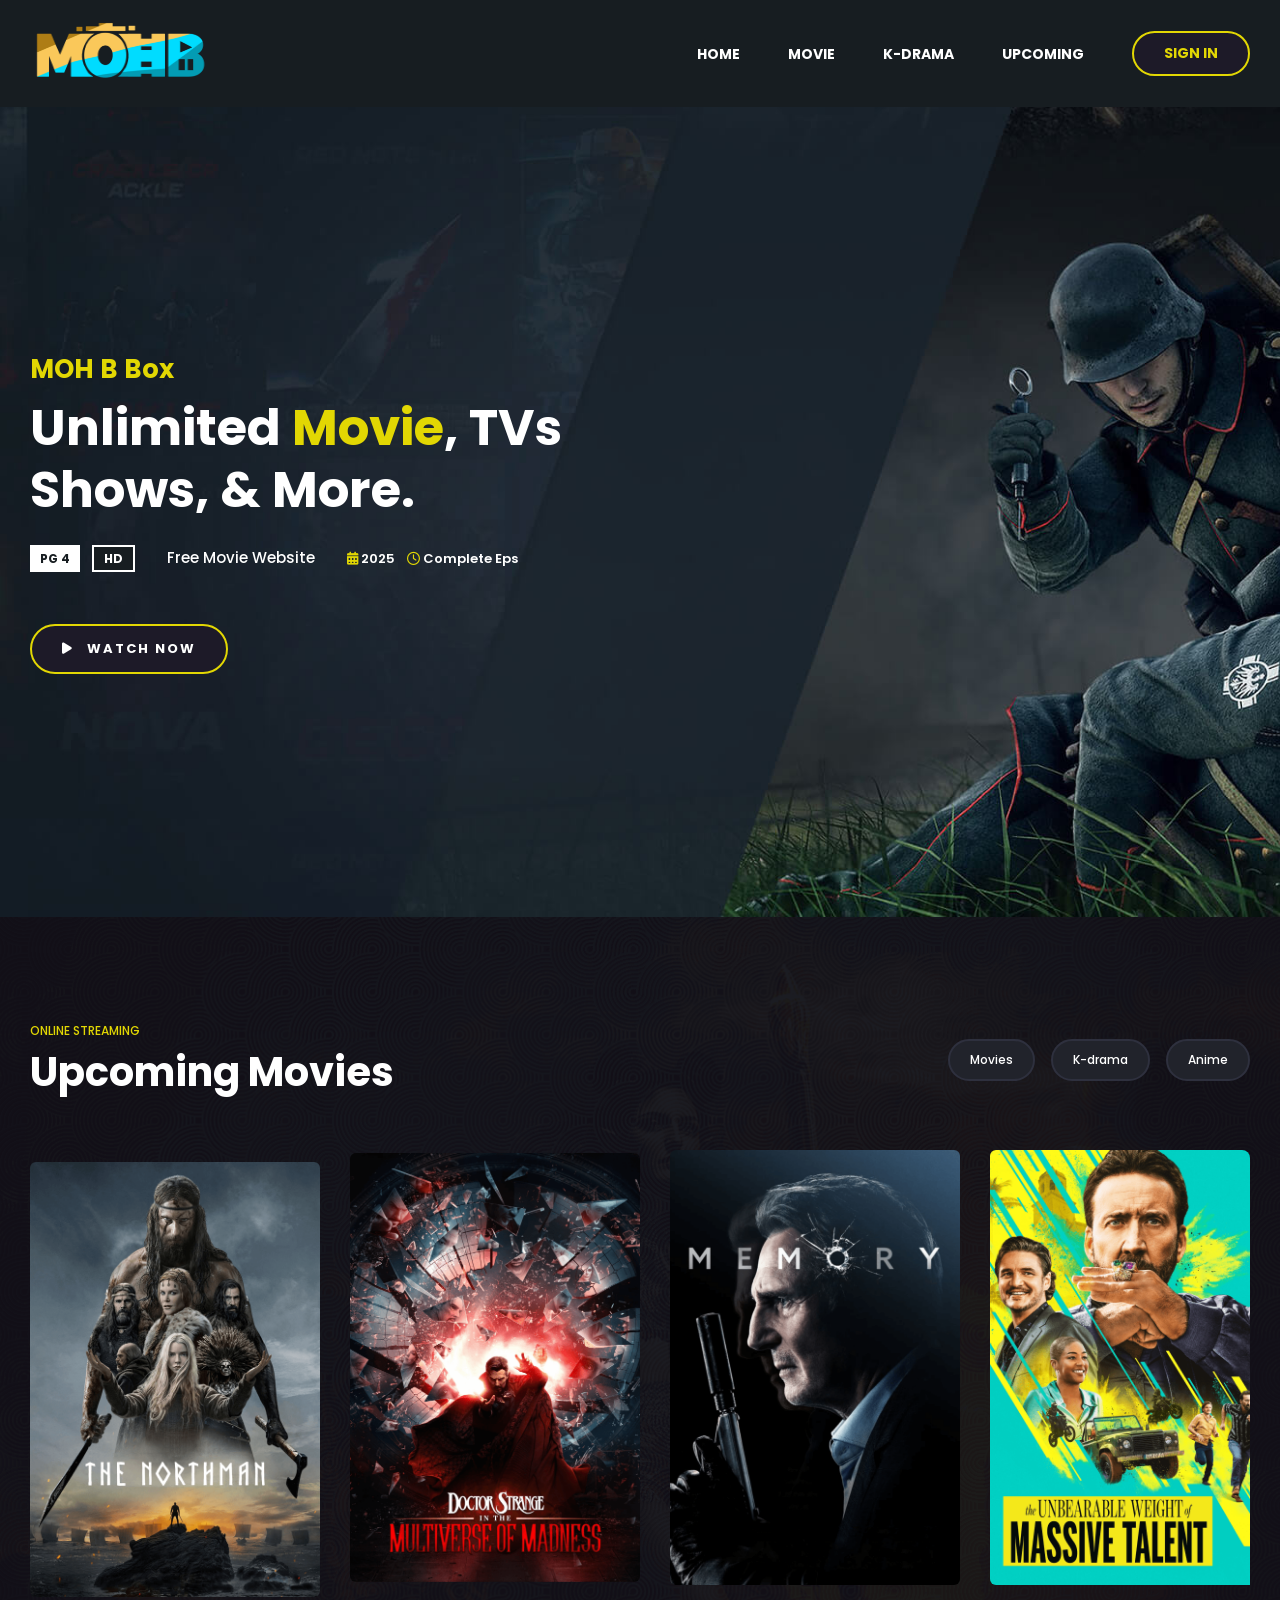
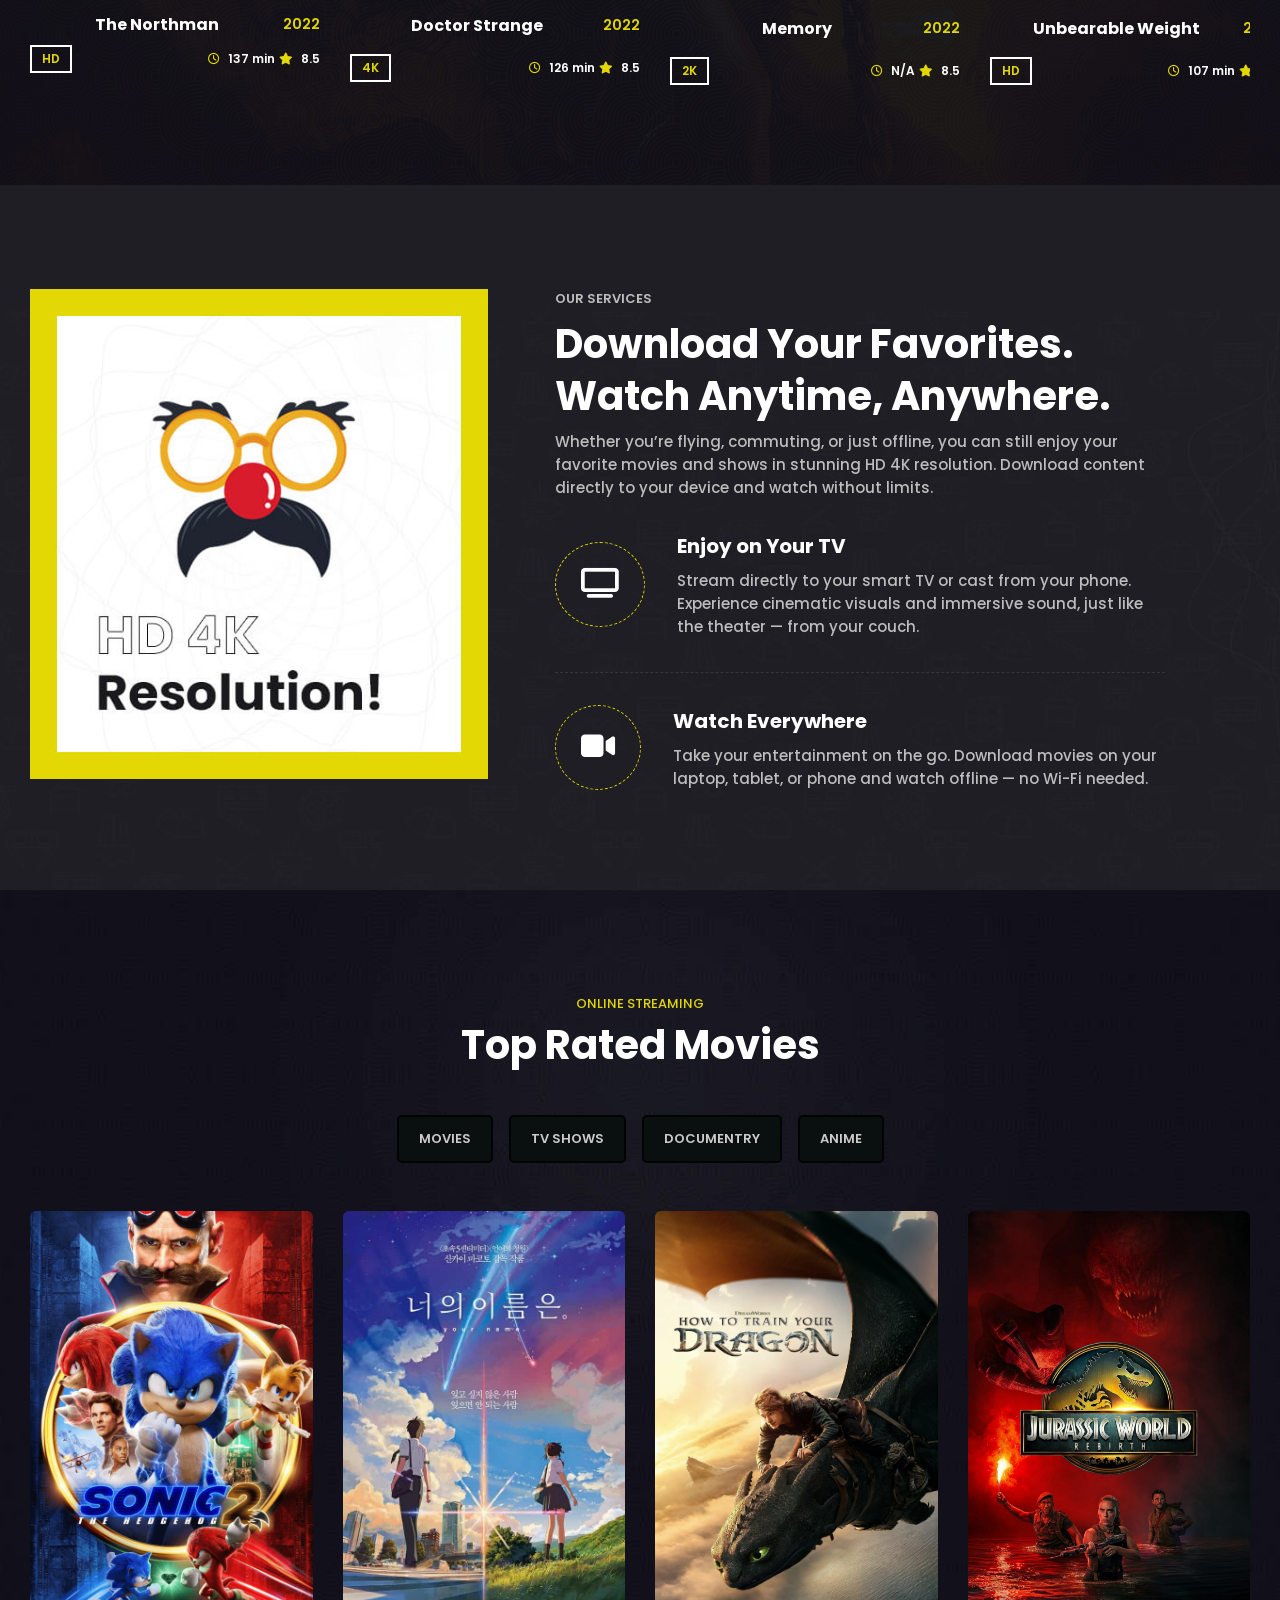
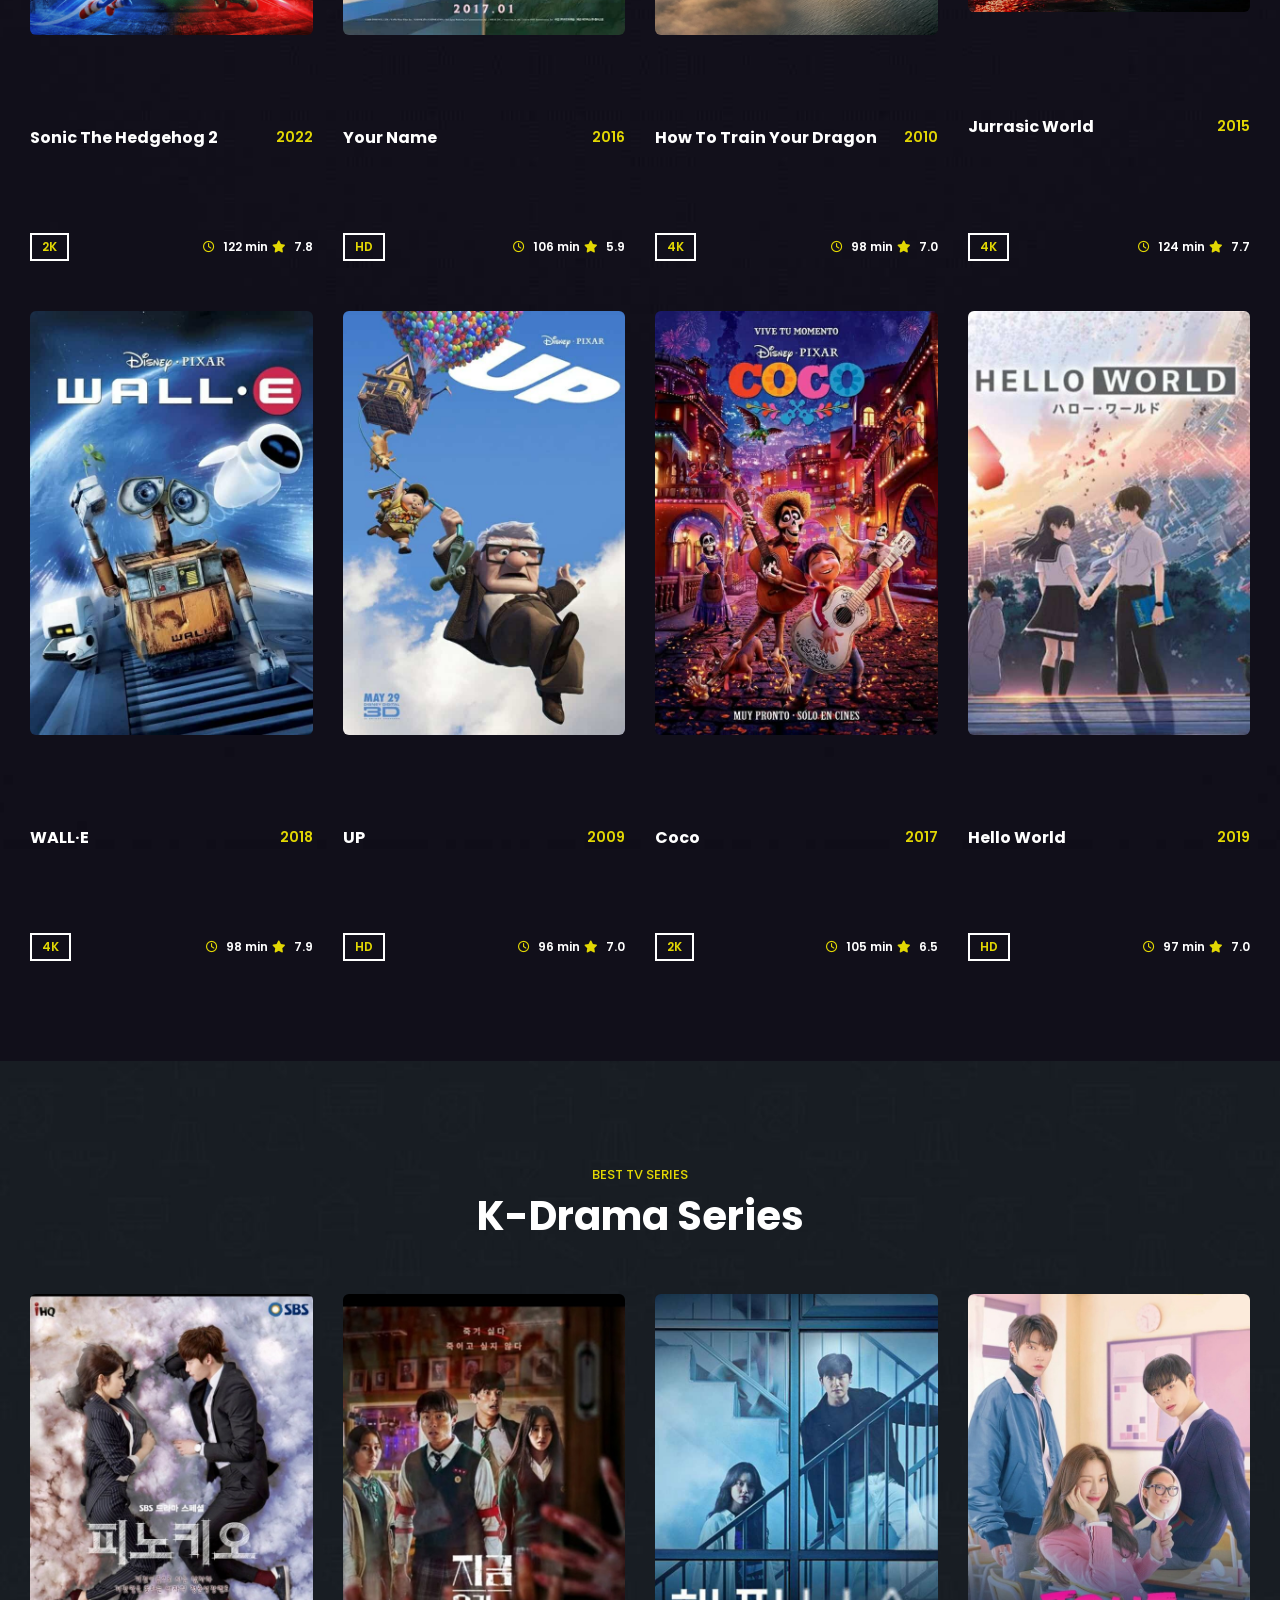
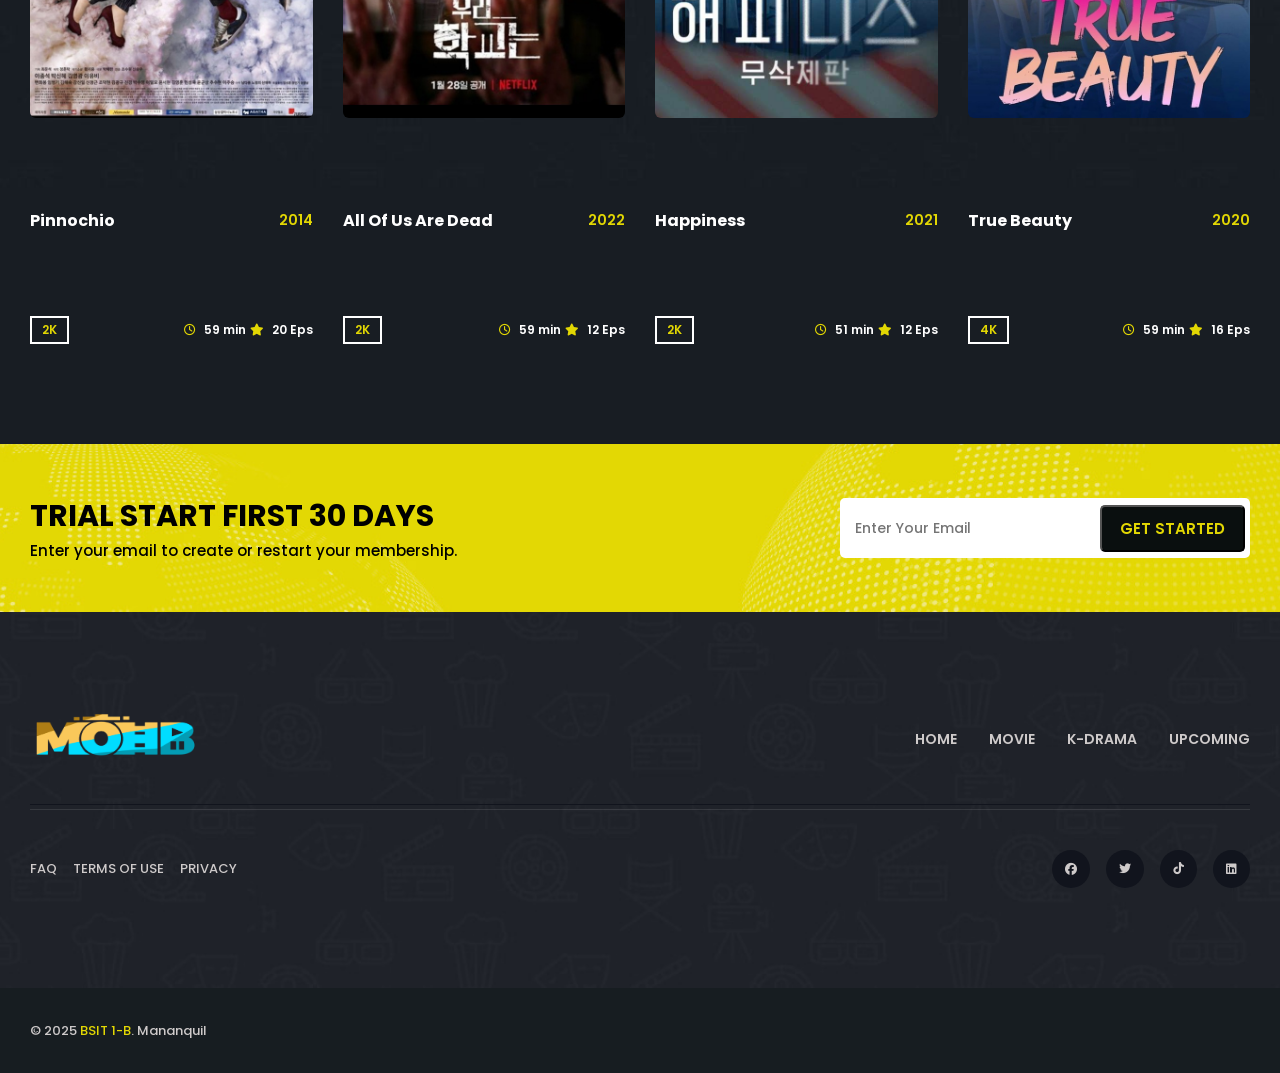
==== commit cb187080: "Update index.html names" ====
--- a/html/index.html
+++ b/html/index.html
@@ -523,7 +523,7 @@
         <div class="../images/footer-bottom-img.jpg">
          <div class="footer-bottom">
           <div class="copyright">
-            <p>&#169; 2025 <a href="johnrhodenmanalo@gmail.com">BSIT 1-B</a>. Mananquil, Orense, Hernandez, Balitustus</p>
+            <p>&#169; 2025 <a href="johnrhodenmanalo@gmail.com">BSIT 1-B</a>. Mananquil</p>
           </div>
              <div class="../images/footer-bottom-img.jpg">
                <img src="../images/footer-bottom-img.jpg" alt="">
@@ -619,4 +619,4 @@
 </script>
 </body>
   </body>
-</html>+</html>
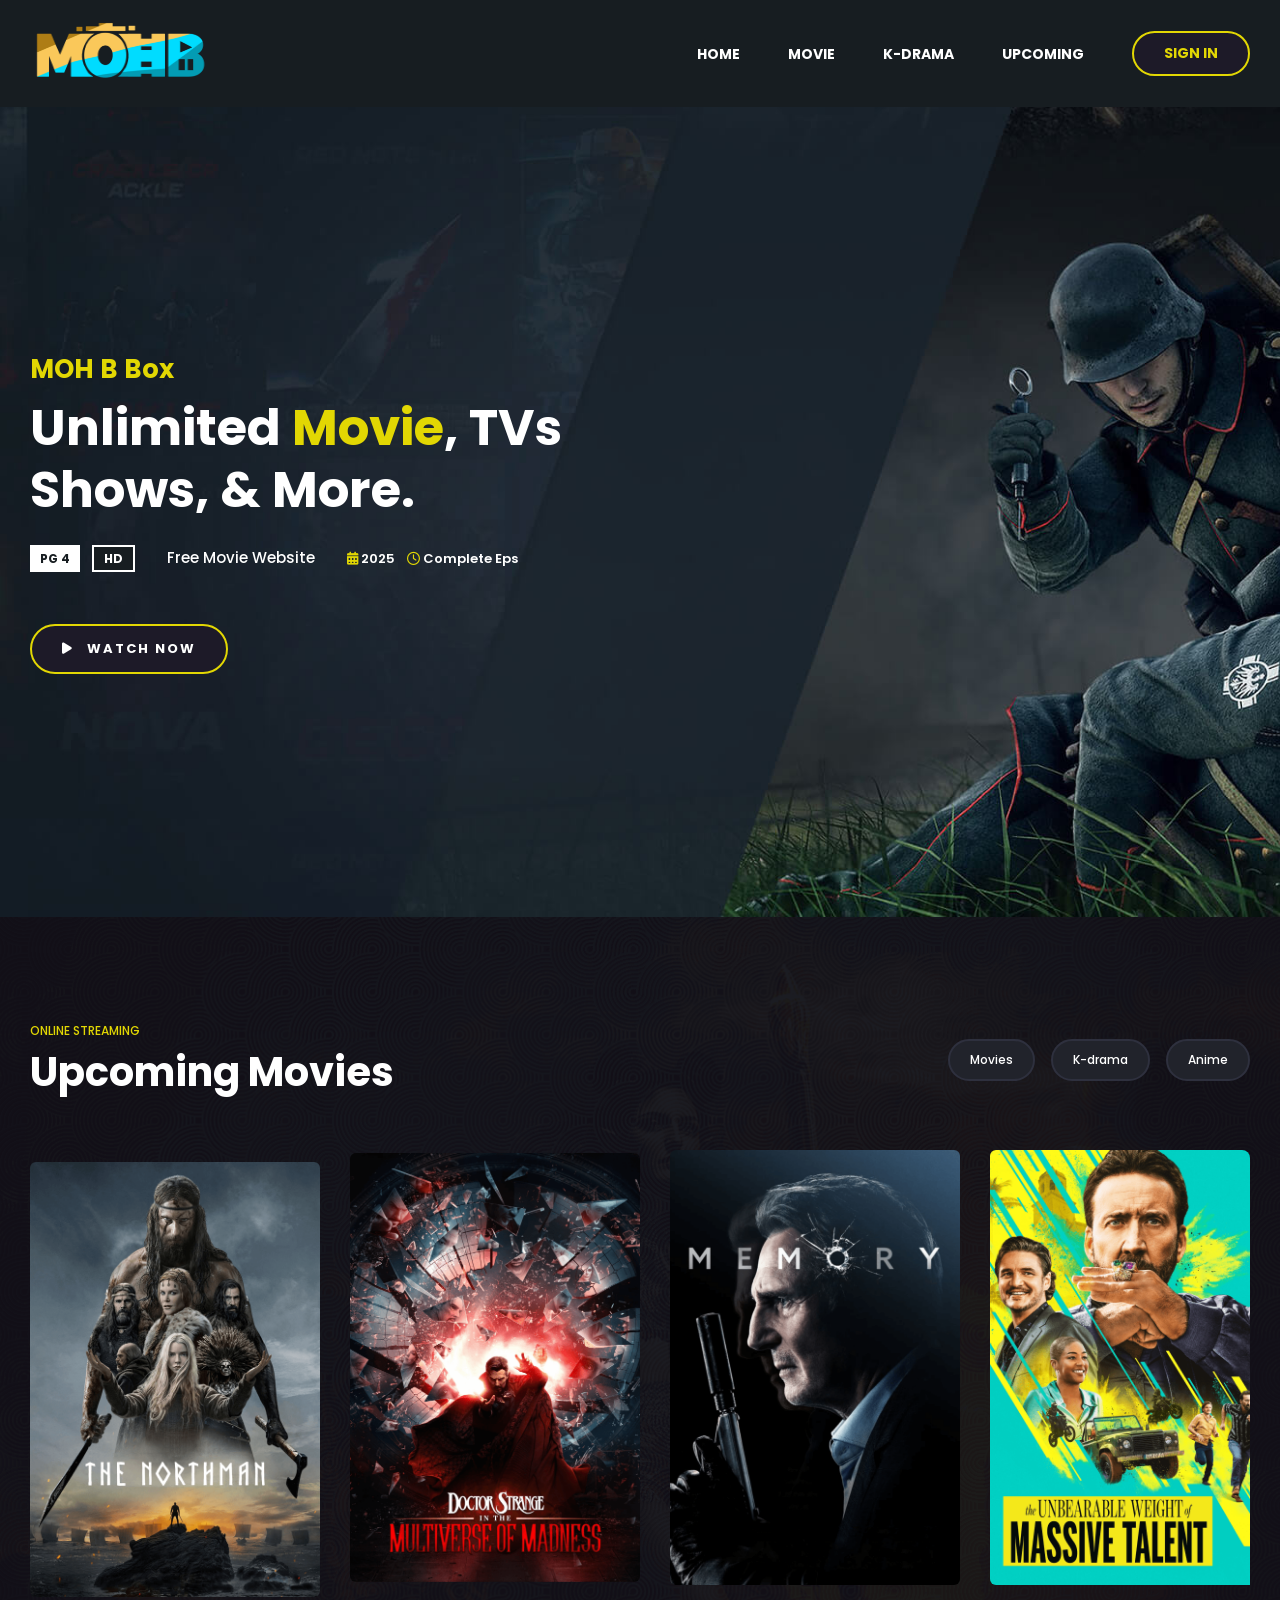
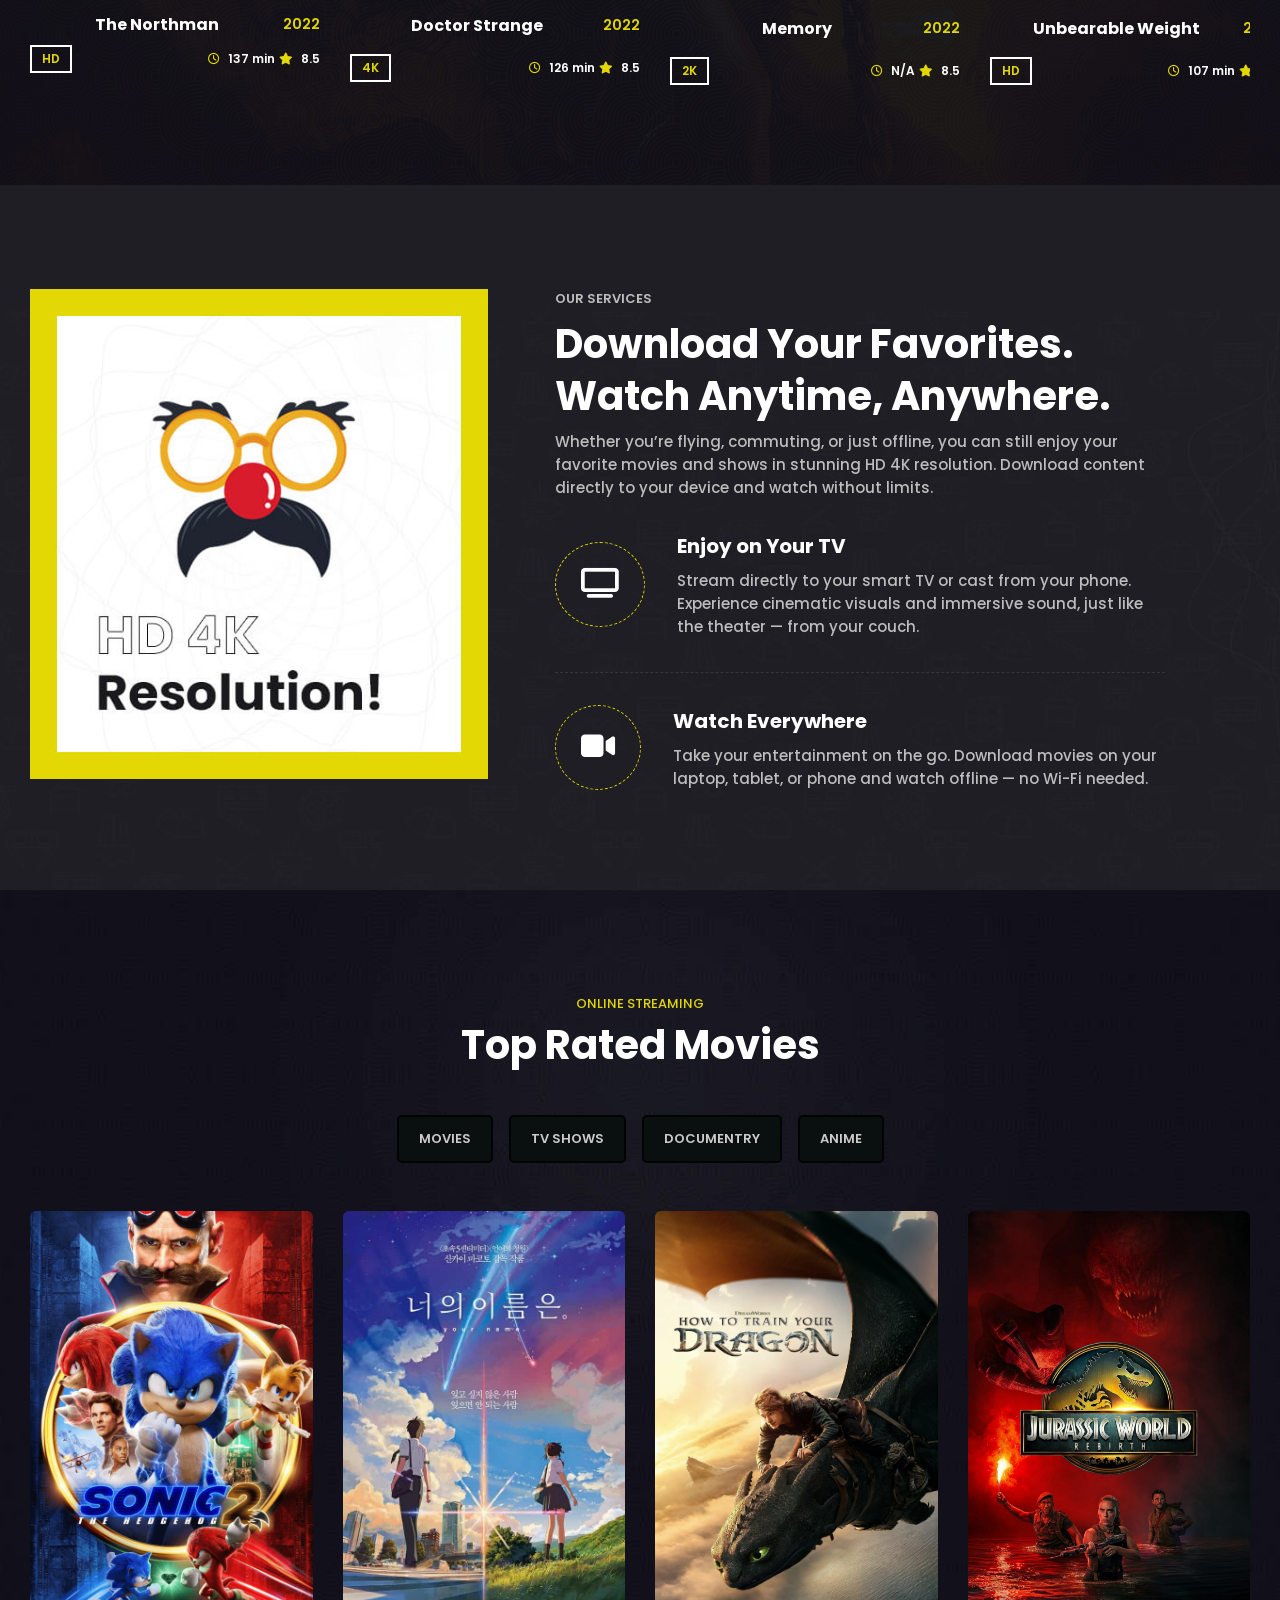
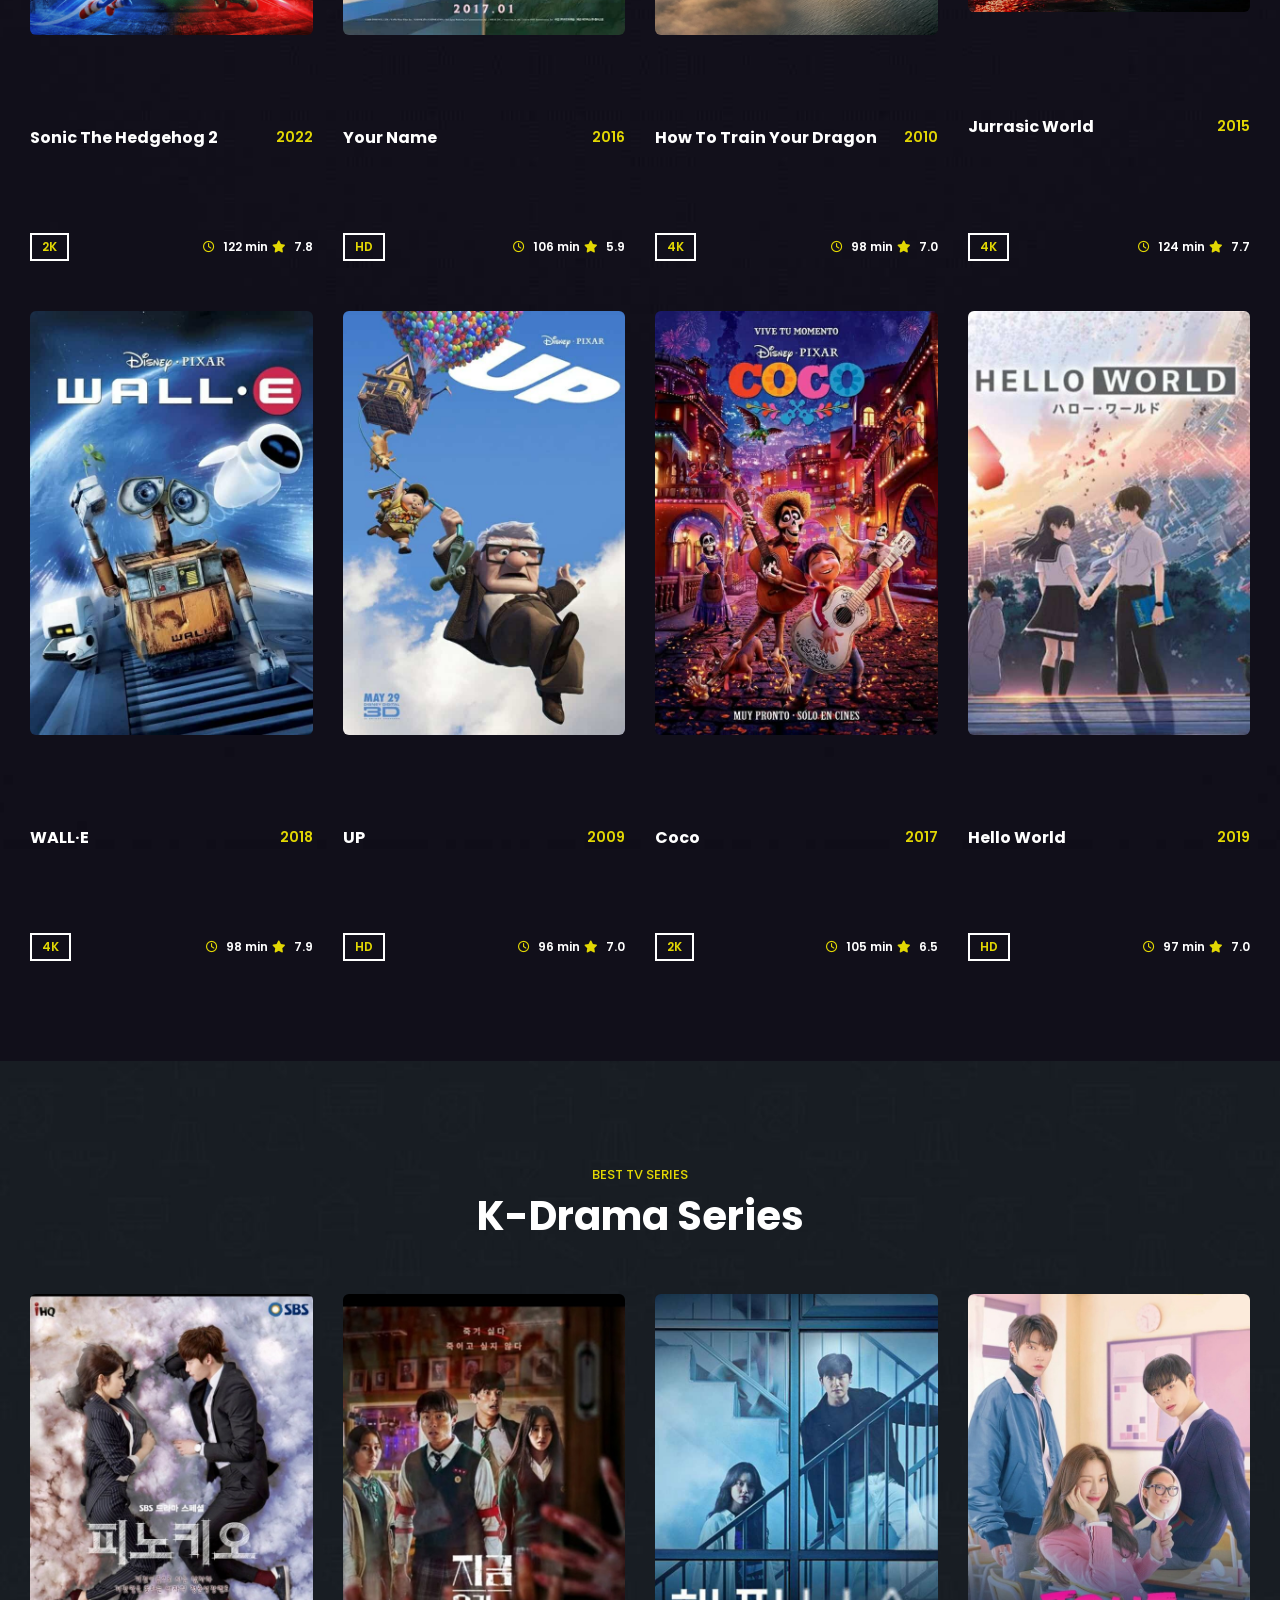
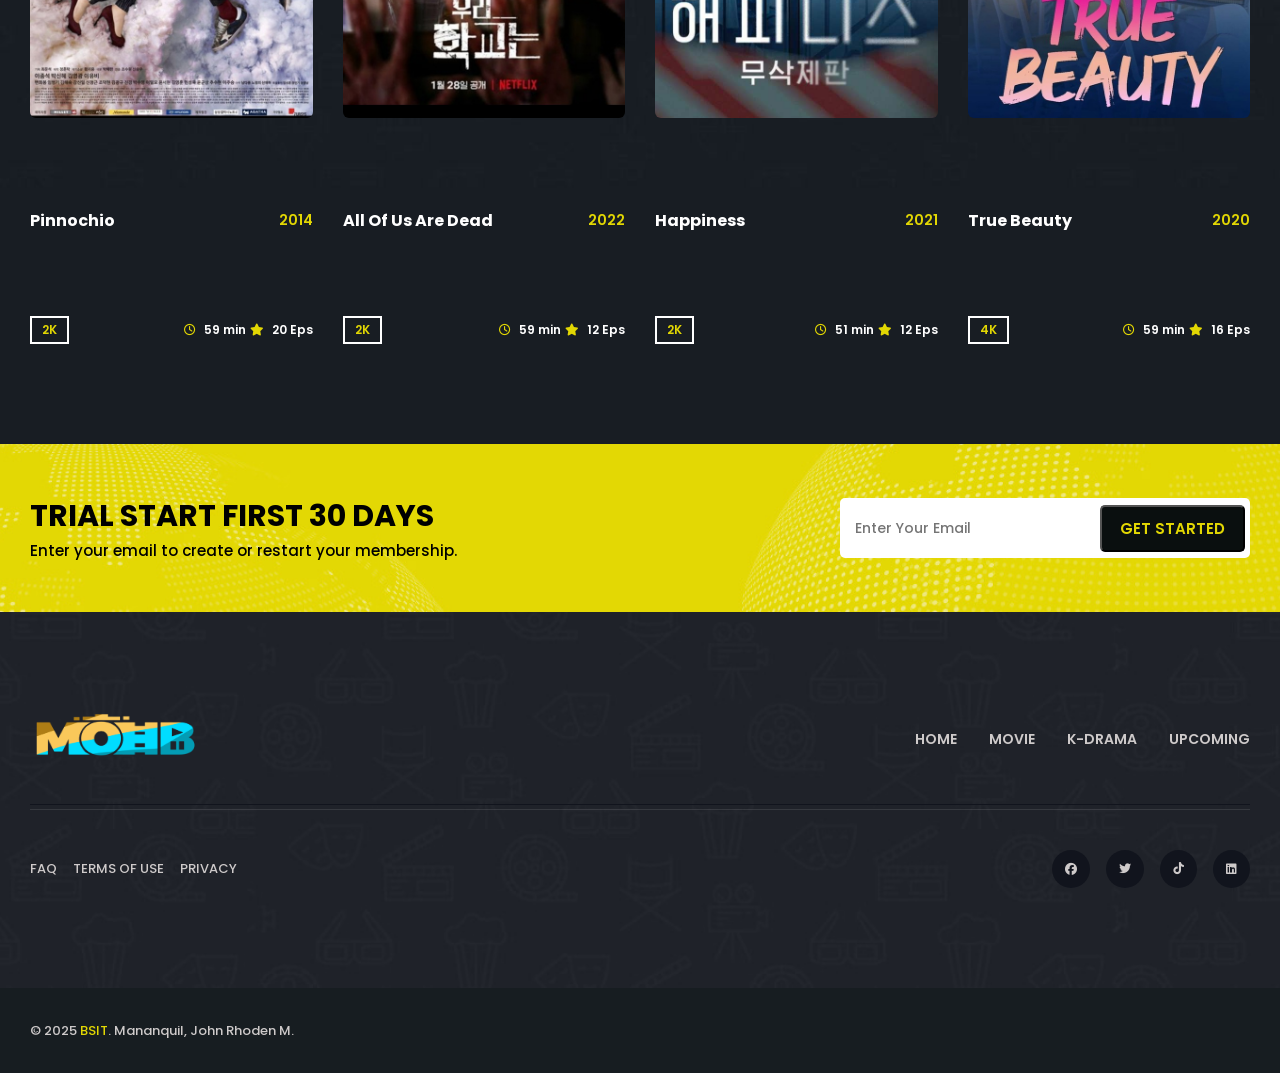
==== commit abf1cb18: "Update index.html full name" ====
--- a/html/index.html
+++ b/html/index.html
@@ -523,7 +523,7 @@
         <div class="../images/footer-bottom-img.jpg">
          <div class="footer-bottom">
           <div class="copyright">
-            <p>&#169; 2025 <a href="johnrhodenmanalo@gmail.com">BSIT 1-B</a>. Mananquil</p>
+            <p>&#169; 2025 <a href="johnrhodenmanalo@gmail.com">BSIT</a>. Mananquil, John Rhoden M.</p>
           </div>
              <div class="../images/footer-bottom-img.jpg">
                <img src="../images/footer-bottom-img.jpg" alt="">
